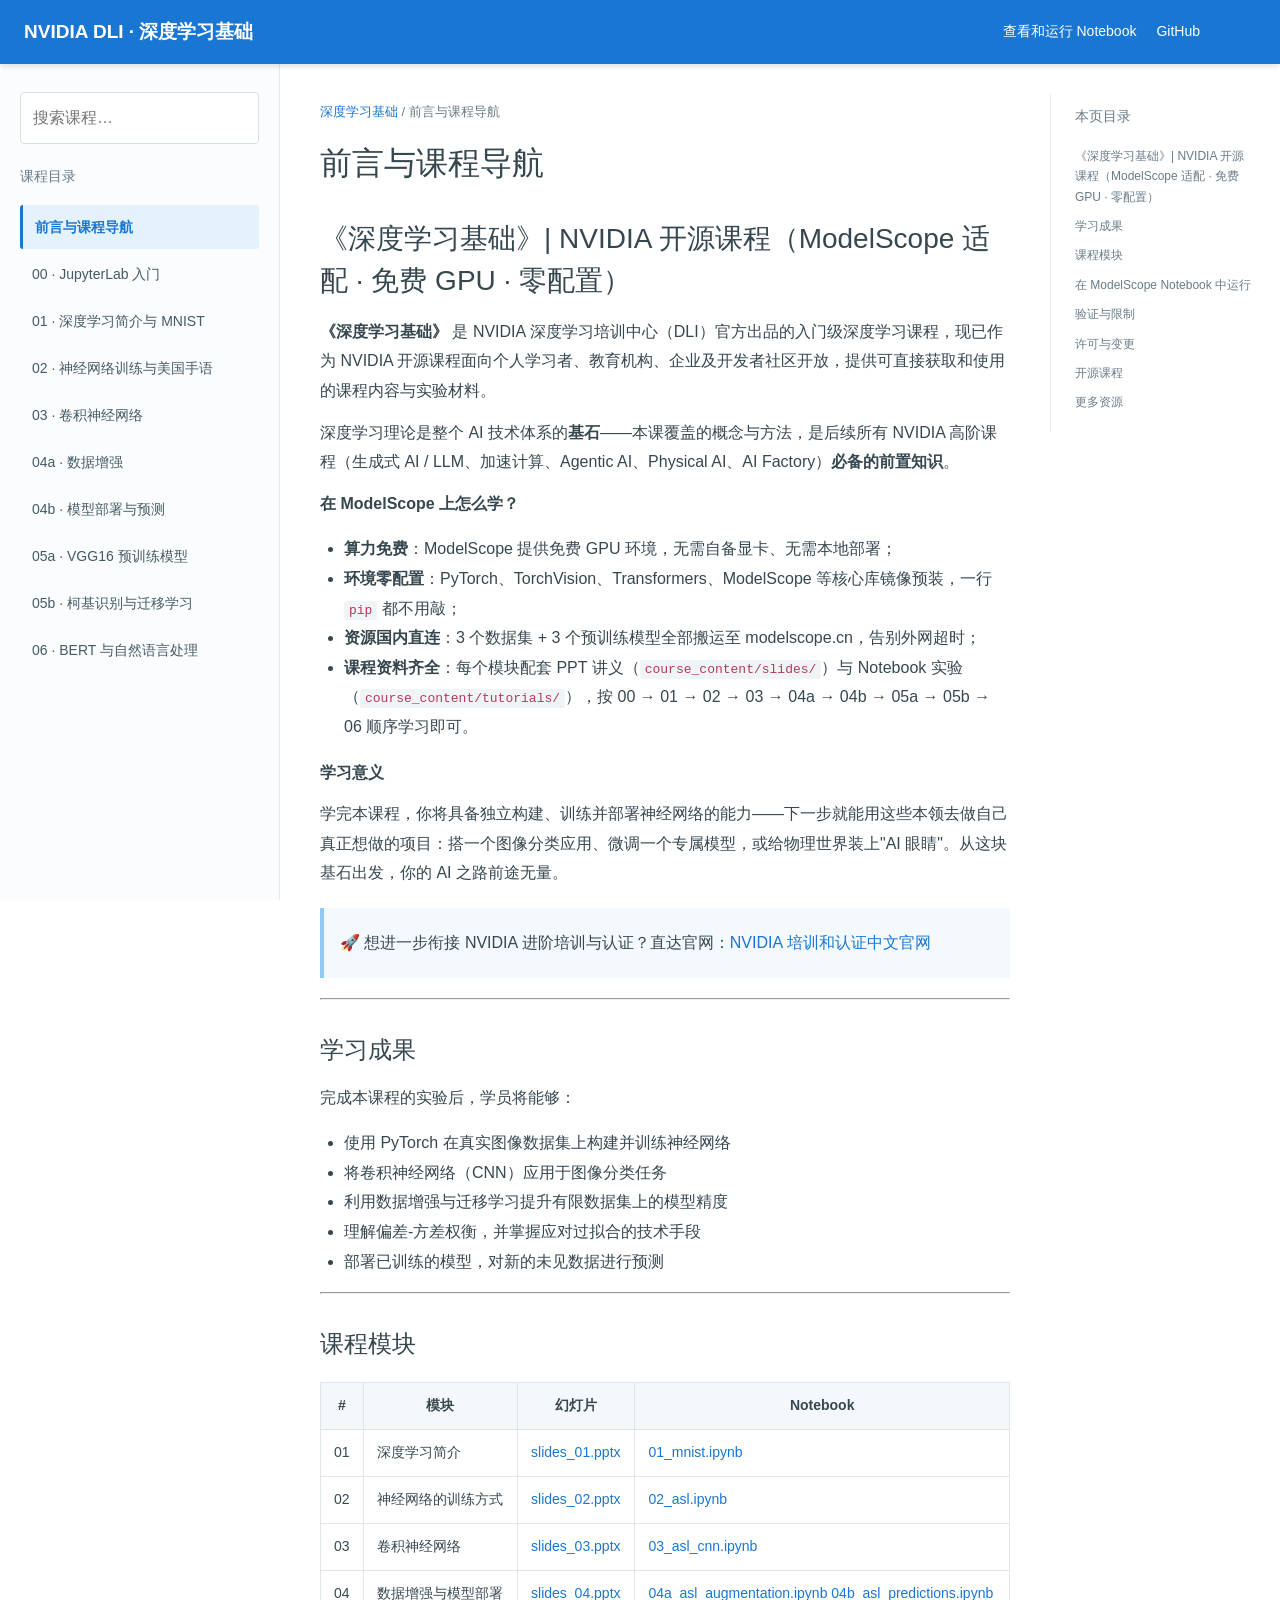
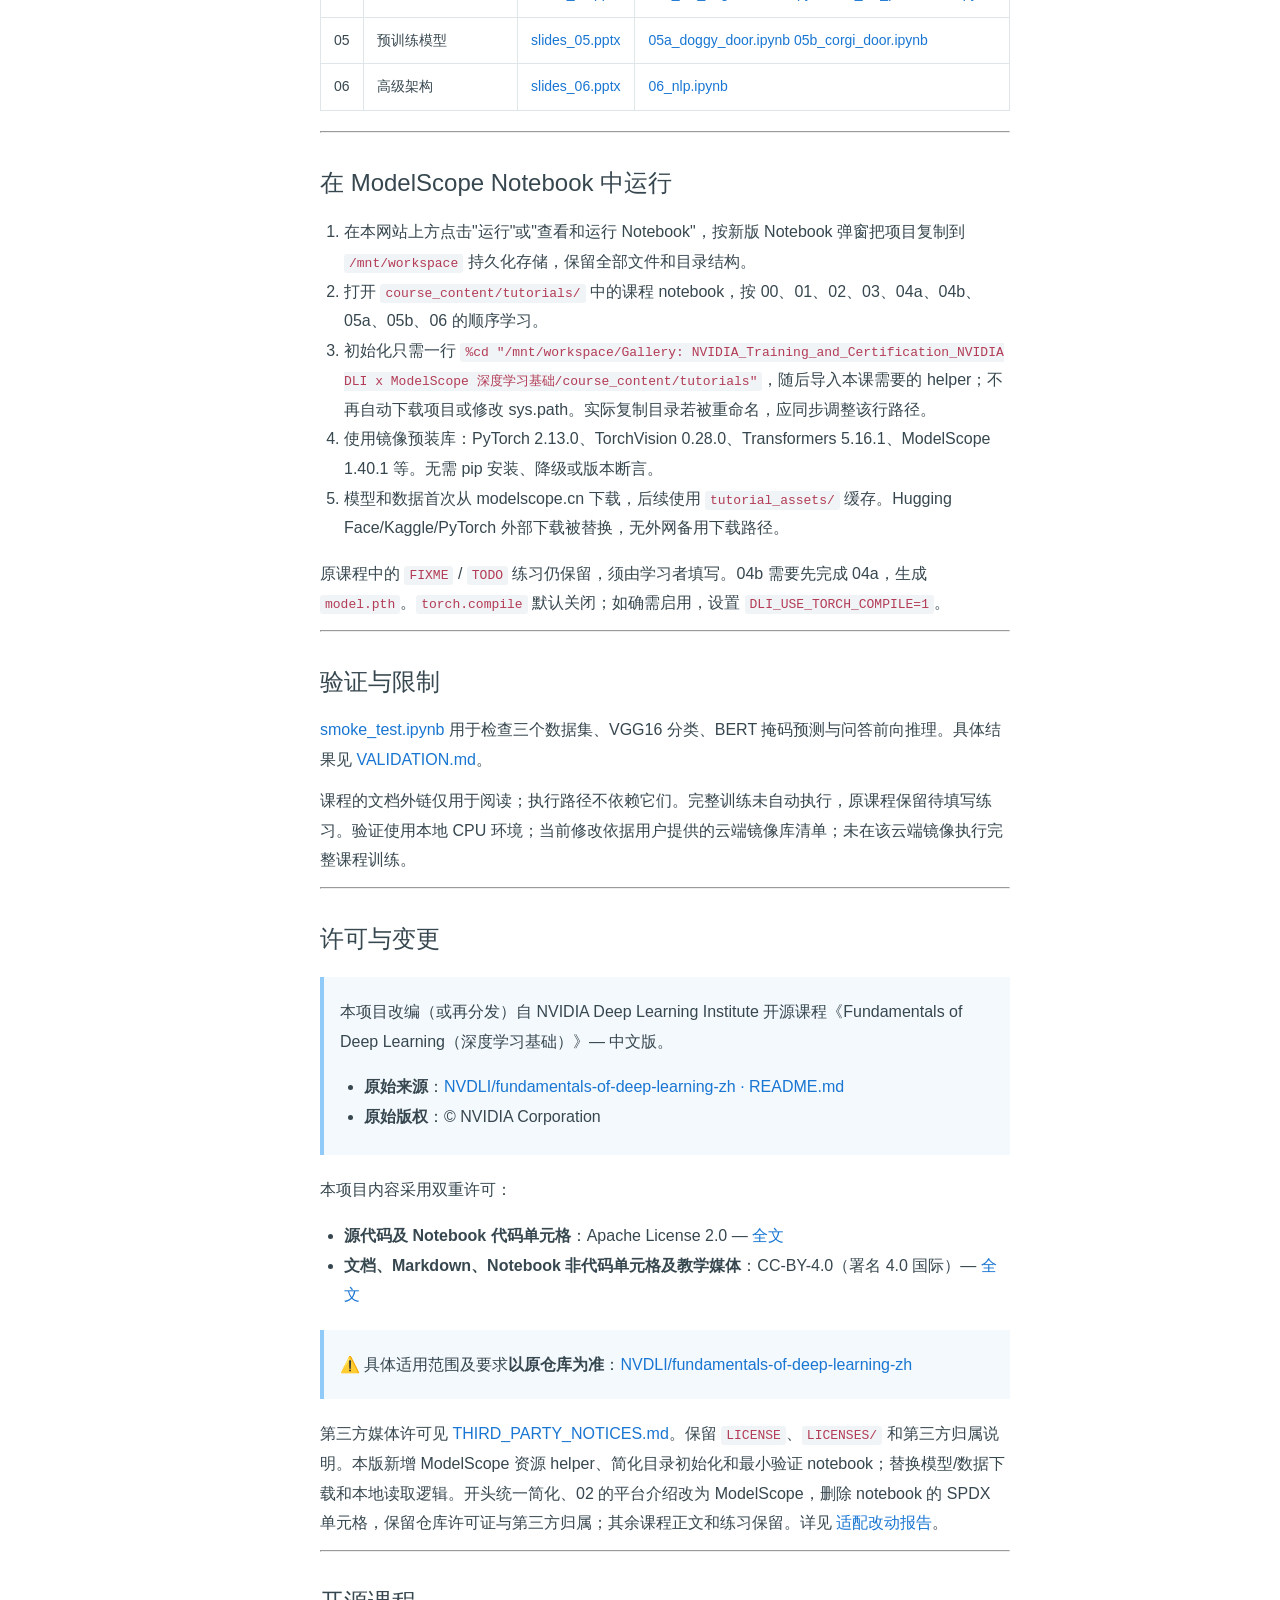
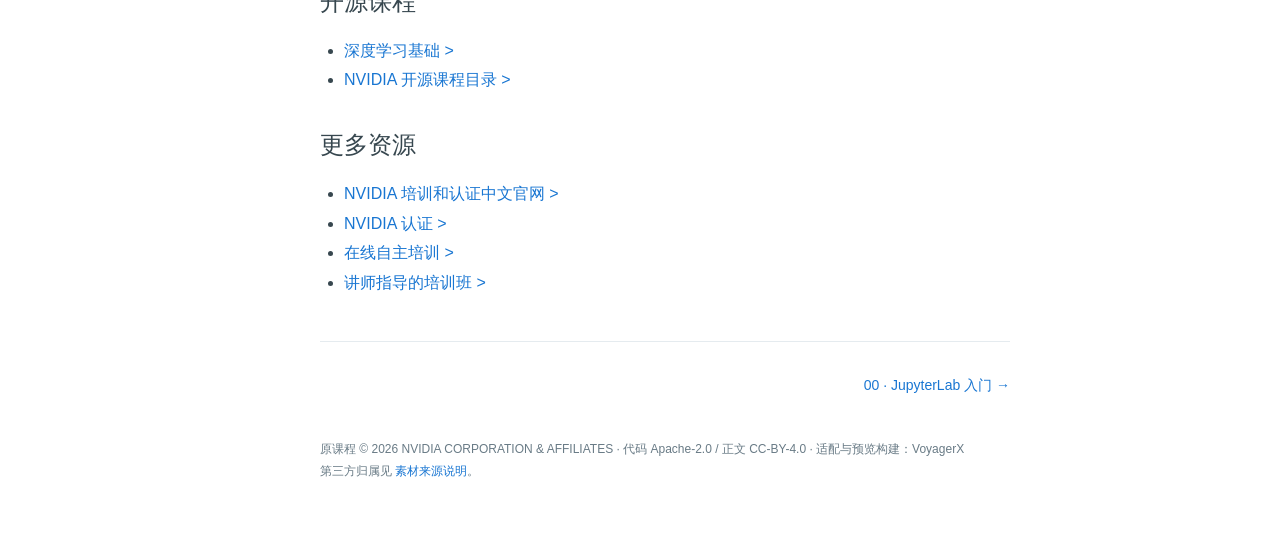
==== course_content/html/index.html @ 27631f51 "Update notebook working directory to the current Gallery project name" ====
<!DOCTYPE html>

<html lang="zh-CN"><head><meta charset="utf-8"/><meta content="width=device-width,initial-scale=1" name="viewport"/><title>前言与课程导航 — NVIDIA DLI at ModelScope Notebook</title><link href="_static/style.css?v=dac861f0ec91" rel="stylesheet"/>
<script>window.MathJax={tex:{inlineMath:[['$','$'],['\\(','\\)']],displayMath:[['$$','$$'],['\\[','\\]']] },options:{enableMenu:false},svg:{fontCache:'global'}};</script><script defer="" src="_static/mathjax.js"></script></head>
<body><header class="topbar"><button aria-expanded="false" aria-label="打开课程目录" class="menu">☰</button><a class="brand" href="index.html" rel="noopener noreferrer" target="_blank">NVIDIA DLI · 深度学习基础</a><nav aria-label="相关链接" class="toplinks"><a href="https://modelscope.cn/gallery/NVIDIA_Training_and_Certification/nvidia-dli-deep-learning-zh-modelscope/files/index.ipynb" rel="noopener noreferrer" target="_blank">查看和运行 Notebook</a><a href="https://github.com/VoyagerXvoyagerx/nvidia-dli-deep-learning-zh-modelscope" rel="noopener noreferrer" target="_blank">GitHub</a></nav></header>
<aside aria-label="课程目录" class="sidebar"><input aria-label="搜索课程" class="search" placeholder="搜索课程…" type="search"/><h2>课程目录</h2><ul class="chapters"><li><a aria-current="page" class="active" href="index.html" rel="noopener noreferrer" target="_blank">前言与课程导航</a></li><li><a class="" href="00_jupyterlab.html" rel="noopener noreferrer" target="_blank">00 · JupyterLab 入门</a></li><li><a class="" href="01_mnist.html" rel="noopener noreferrer" target="_blank">01 · 深度学习简介与 MNIST</a></li><li><a class="" href="02_asl.html" rel="noopener noreferrer" target="_blank">02 · 神经网络训练与美国手语</a></li><li><a class="" href="03_asl_cnn.html" rel="noopener noreferrer" target="_blank">03 · 卷积神经网络</a></li><li><a class="" href="04a_asl_augmentation.html" rel="noopener noreferrer" target="_blank">04a · 数据增强</a></li><li><a class="" href="04b_asl_predictions.html" rel="noopener noreferrer" target="_blank">04b · 模型部署与预测</a></li><li><a class="" href="05a_doggy_door.html" rel="noopener noreferrer" target="_blank">05a · VGG16 预训练模型</a></li><li><a class="" href="05b_corgi_door.html" rel="noopener noreferrer" target="_blank">05b · 柯基识别与迁移学习</a></li><li><a class="" href="06_nlp.html" rel="noopener noreferrer" target="_blank">06 · BERT 与自然语言处理</a></li></ul><p class="empty-search">没有匹配的课程</p></aside>
<main><div class="breadcrumb"><a href="index.html" rel="noopener noreferrer" target="_blank">深度学习基础</a> / 前言与课程导航</div><h1 class="page-title">前言与课程导航</h1><article class="notebook"><div class="cell border-box-sizing text_cell rendered" id="cell-id=940f189b"><div class="inner_cell">
<div class="text_cell_render border-box-sizing rendered_html">
<h1 id="%E3%80%8A%E6%B7%B1%E5%BA%A6%E5%AD%A6%E4%B9%A0%E5%9F%BA%E7%A1%80%E3%80%8B%7C-NVIDIA-%E5%BC%80%E6%BA%90%E8%AF%BE%E7%A8%8B%EF%BC%88ModelScope-%E9%80%82%E9%85%8D-%C2%B7-%E5%85%8D%E8%B4%B9-GPU-%C2%B7-%E9%9B%B6%E9%85%8D%E7%BD%AE%EF%BC%89">《深度学习基础》| NVIDIA 开源课程（ModelScope 适配 · 免费 GPU · 零配置）<a class="anchor-link" href="#%E3%80%8A%E6%B7%B1%E5%BA%A6%E5%AD%A6%E4%B9%A0%E5%9F%BA%E7%A1%80%E3%80%8B%7C-NVIDIA-%E5%BC%80%E6%BA%90%E8%AF%BE%E7%A8%8B%EF%BC%88ModelScope-%E9%80%82%E9%85%8D-%C2%B7-%E5%85%8D%E8%B4%B9-GPU-%C2%B7-%E9%9B%B6%E9%85%8D%E7%BD%AE%EF%BC%89">¶</a></h1><p><strong>《深度学习基础》</strong> 是 NVIDIA 深度学习培训中心（DLI）官方出品的入门级深度学习课程，现已作为 NVIDIA 开源课程面向个人学习者、教育机构、企业及开发者社区开放，提供可直接获取和使用的课程内容与实验材料。</p>
<p>深度学习理论是整个 AI 技术体系的<strong>基石</strong>——本课覆盖的概念与方法，是后续所有 NVIDIA 高阶课程（生成式 AI / LLM、加速计算、Agentic AI、Physical AI、AI Factory）<strong>必备的前置知识</strong>。</p>
<p><strong>在 ModelScope 上怎么学？</strong></p>
<ul>
<li><strong>算力免费</strong>：ModelScope 提供免费 GPU 环境，无需自备显卡、无需本地部署；</li>
<li><strong>环境零配置</strong>：PyTorch、TorchVision、Transformers、ModelScope 等核心库镜像预装，一行 <code>pip</code> 都不用敲；</li>
<li><strong>资源国内直连</strong>：3 个数据集 + 3 个预训练模型全部搬运至 modelscope.cn，告别外网超时；</li>
<li><strong>课程资料齐全</strong>：每个模块配套 PPT 讲义（<code>course_content/slides/</code>）与 Notebook 实验（<code>course_content/tutorials/</code>），按 00 → 01 → 02 → 03 → 04a → 04b → 05a → 05b → 06 顺序学习即可。</li>
</ul>
<p><strong>学习意义</strong></p>
<p>学完本课程，你将具备独立构建、训练并部署神经网络的能力——下一步就能用这些本领去做自己真正想做的项目：搭一个图像分类应用、微调一个专属模型，或给物理世界装上"AI 眼睛"。从这块基石出发，你的 AI 之路前途无量。</p>
<blockquote>
<p>🚀 想进一步衔接 NVIDIA 进阶培训与认证？直达官网：<a href="https://www.nvidia.cn/training/?ncid=bn-prom-596593-modelscope" rel="noopener noreferrer" target="_blank">NVIDIA 培训和认证中文官网</a></p>
</blockquote>
<hr/>
<h2 id="%E5%AD%A6%E4%B9%A0%E6%88%90%E6%9E%9C">学习成果<a class="anchor-link" href="#%E5%AD%A6%E4%B9%A0%E6%88%90%E6%9E%9C">¶</a></h2><p>完成本课程的实验后，学员将能够：</p>
<ul>
<li>使用 PyTorch 在真实图像数据集上构建并训练神经网络</li>
<li>将卷积神经网络（CNN）应用于图像分类任务</li>
<li>利用数据增强与迁移学习提升有限数据集上的模型精度</li>
<li>理解偏差-方差权衡，并掌握应对过拟合的技术手段</li>
<li>部署已训练的模型，对新的未见数据进行预测</li>
</ul>
<hr/>
<h2 id="%E8%AF%BE%E7%A8%8B%E6%A8%A1%E5%9D%97">课程模块<a class="anchor-link" href="#%E8%AF%BE%E7%A8%8B%E6%A8%A1%E5%9D%97">¶</a></h2><table>
<thead>
<tr>
<th>#</th>
<th>模块</th>
<th>幻灯片</th>
<th>Notebook</th>
</tr>
</thead>
<tbody>
<tr>
<td>01</td>
<td>深度学习简介</td>
<td><a href="https://github.com/VoyagerXvoyagerx/nvidia-dli-deep-learning-zh-modelscope/raw/refs/heads/main/course_content/slides/part1.pptx" rel="noopener noreferrer" target="_blank">slides_01.pptx</a></td>
<td><a href="https://modelscope.cn/gallery/NVIDIA_Training_and_Certification/nvidia-dli-deep-learning-zh-modelscope/files/course_content/tutorials/01_mnist.ipynb" rel="noopener noreferrer" target="_blank">01_mnist.ipynb</a></td>
</tr>
<tr>
<td>02</td>
<td>神经网络的训练方式</td>
<td><a href="https://github.com/VoyagerXvoyagerx/nvidia-dli-deep-learning-zh-modelscope/raw/refs/heads/main/course_content/slides/part2.pptx" rel="noopener noreferrer" target="_blank">slides_02.pptx</a></td>
<td><a href="https://modelscope.cn/gallery/NVIDIA_Training_and_Certification/nvidia-dli-deep-learning-zh-modelscope/files/course_content/tutorials/02_asl.ipynb" rel="noopener noreferrer" target="_blank">02_asl.ipynb</a></td>
</tr>
<tr>
<td>03</td>
<td>卷积神经网络</td>
<td><a href="https://github.com/VoyagerXvoyagerx/nvidia-dli-deep-learning-zh-modelscope/raw/refs/heads/main/course_content/slides/part3.pptx" rel="noopener noreferrer" target="_blank">slides_03.pptx</a></td>
<td><a href="https://modelscope.cn/gallery/NVIDIA_Training_and_Certification/nvidia-dli-deep-learning-zh-modelscope/files/course_content/tutorials/03_asl_cnn.ipynb" rel="noopener noreferrer" target="_blank">03_asl_cnn.ipynb</a></td>
</tr>
<tr>
<td>04</td>
<td>数据增强与模型部署</td>
<td><a href="https://github.com/VoyagerXvoyagerx/nvidia-dli-deep-learning-zh-modelscope/raw/refs/heads/main/course_content/slides/part4.pptx" rel="noopener noreferrer" target="_blank">slides_04.pptx</a></td>
<td><a href="https://modelscope.cn/gallery/NVIDIA_Training_and_Certification/nvidia-dli-deep-learning-zh-modelscope/files/course_content/tutorials/04a_asl_augmentation.ipynb" rel="noopener noreferrer" target="_blank">04a_asl_augmentation.ipynb</a> <a href="https://modelscope.cn/gallery/NVIDIA_Training_and_Certification/nvidia-dli-deep-learning-zh-modelscope/files/course_content/tutorials/04b_asl_predictions.ipynb" rel="noopener noreferrer" target="_blank">04b_asl_predictions.ipynb</a></td>
</tr>
<tr>
<td>05</td>
<td>预训练模型</td>
<td><a href="https://github.com/VoyagerXvoyagerx/nvidia-dli-deep-learning-zh-modelscope/raw/refs/heads/main/course_content/slides/part5.pptx" rel="noopener noreferrer" target="_blank">slides_05.pptx</a></td>
<td><a href="https://modelscope.cn/gallery/NVIDIA_Training_and_Certification/nvidia-dli-deep-learning-zh-modelscope/files/course_content/tutorials/05a_doggy_door.ipynb" rel="noopener noreferrer" target="_blank">05a_doggy_door.ipynb</a> <a href="https://modelscope.cn/gallery/NVIDIA_Training_and_Certification/nvidia-dli-deep-learning-zh-modelscope/files/course_content/tutorials/05b_corgi_door.ipynb" rel="noopener noreferrer" target="_blank">05b_corgi_door.ipynb</a></td>
</tr>
<tr>
<td>06</td>
<td>高级架构</td>
<td><a href="https://github.com/VoyagerXvoyagerx/nvidia-dli-deep-learning-zh-modelscope/raw/refs/heads/main/course_content/slides/part6.pptx" rel="noopener noreferrer" target="_blank">slides_06.pptx</a></td>
<td><a href="https://modelscope.cn/gallery/NVIDIA_Training_and_Certification/nvidia-dli-deep-learning-zh-modelscope/files/course_content/tutorials/06_nlp.ipynb" rel="noopener noreferrer" target="_blank">06_nlp.ipynb</a></td>
</tr>
</tbody>
</table>
<hr/>
<h2 id="%E5%9C%A8-ModelScope-Notebook-%E4%B8%AD%E8%BF%90%E8%A1%8C">在 ModelScope Notebook 中运行<a class="anchor-link" href="#%E5%9C%A8-ModelScope-Notebook-%E4%B8%AD%E8%BF%90%E8%A1%8C">¶</a></h2><ol>
<li>在本网站上方点击"运行"或"查看和运行 Notebook"，按新版 Notebook 弹窗把项目复制到 <code>/mnt/workspace</code> 持久化存储，保留全部文件和目录结构。</li>
<li>打开 <code>course_content/tutorials/</code> 中的课程 notebook，按 00、01、02、03、04a、04b、05a、05b、06 的顺序学习。</li>
<li>初始化只需一行 <code>%cd "/mnt/workspace/Gallery: NVIDIA_Training_and_Certification_NVIDIA DLI x ModelScope 深度学习基础/course_content/tutorials"</code>，随后导入本课需要的 helper；不再自动下载项目或修改 sys.path。实际复制目录若被重命名，应同步调整该行路径。</li>
<li>使用镜像预装库：PyTorch 2.13.0、TorchVision 0.28.0、Transformers 5.16.1、ModelScope 1.40.1 等。无需 pip 安装、降级或版本断言。</li>
<li>模型和数据首次从 modelscope.cn 下载，后续使用 <code>tutorial_assets/</code> 缓存。Hugging Face/Kaggle/PyTorch 外部下载被替换，无外网备用下载路径。</li>
</ol>
<p>原课程中的 <code>FIXME</code> / <code>TODO</code> 练习仍保留，须由学习者填写。04b 需要先完成 04a，生成 <code>model.pth</code>。<code>torch.compile</code> 默认关闭；如确需启用，设置 <code>DLI_USE_TORCH_COMPILE=1</code>。</p>
<hr/>
<h2 id="%E9%AA%8C%E8%AF%81%E4%B8%8E%E9%99%90%E5%88%B6">验证与限制<a class="anchor-link" href="#%E9%AA%8C%E8%AF%81%E4%B8%8E%E9%99%90%E5%88%B6">¶</a></h2><p><a href="https://github.com/VoyagerXvoyagerx/nvidia-dli-deep-learning-zh-modelscope/blob/main/smoke_test.ipynb" rel="noopener noreferrer" target="_blank">smoke_test.ipynb</a> 用于检查三个数据集、VGG16 分类、BERT 掩码预测与问答前向推理。具体结果见 <a href="https://github.com/VoyagerXvoyagerx/nvidia-dli-deep-learning-zh-modelscope/blob/main/VALIDATION.md" rel="noopener noreferrer" target="_blank">VALIDATION.md</a>。</p>
<p>课程的文档外链仅用于阅读；执行路径不依赖它们。完整训练未自动执行，原课程保留待填写练习。验证使用本地 CPU 环境；当前修改依据用户提供的云端镜像库清单；未在该云端镜像执行完整课程训练。</p>
<hr/>
<h2 id="%E8%AE%B8%E5%8F%AF%E4%B8%8E%E5%8F%98%E6%9B%B4">许可与变更<a class="anchor-link" href="#%E8%AE%B8%E5%8F%AF%E4%B8%8E%E5%8F%98%E6%9B%B4">¶</a></h2><blockquote>
<p>本项目改编（或再分发）自 NVIDIA Deep Learning Institute 开源课程《Fundamentals of Deep Learning（深度学习基础）》— 中文版。</p>
<ul>
<li><strong>原始来源</strong>：<a href="https://github.com/NVDLI/fundamentals-of-deep-learning-zh/blob/main/README.md?ncid=bn-prom-622541-modelscope" rel="noopener noreferrer" target="_blank">NVDLI/fundamentals-of-deep-learning-zh · README.md</a></li>
<li><strong>原始版权</strong>：© NVIDIA Corporation</li>
</ul>
</blockquote>
<p>本项目内容采用双重许可：</p>
<ul>
<li><strong>源代码及 Notebook 代码单元格</strong>：Apache License 2.0 — <a href="https://www.apache.org/licenses/LICENSE-2.0" rel="noopener noreferrer" target="_blank">全文</a></li>
<li><strong>文档、Markdown、Notebook 非代码单元格及教学媒体</strong>：CC-BY-4.0（署名 4.0 国际）— <a href="https://creativecommons.org/licenses/by/4.0/" rel="noopener noreferrer" target="_blank">全文</a></li>
</ul>
<blockquote>
<p>⚠️ 具体适用范围及要求<strong>以原仓库为准</strong>：<a href="https://github.com/NVDLI/fundamentals-of-deep-learning-zh/blob/main/README.md?ncid=bn-prom-622541-modelscope" rel="noopener noreferrer" target="_blank">NVDLI/fundamentals-of-deep-learning-zh</a></p>
</blockquote>
<p>第三方媒体许可见 <a href="https://github.com/VoyagerXvoyagerx/nvidia-dli-deep-learning-zh-modelscope/blob/main/THIRD_PARTY_NOTICES.md" rel="noopener noreferrer" target="_blank">THIRD_PARTY_NOTICES.md</a>。保留 <code>LICENSE</code>、<code>LICENSES/</code> 和第三方归属说明。本版新增 ModelScope 资源 helper、简化目录初始化和最小验证 notebook；替换模型/数据下载和本地读取逻辑。开头统一简化、02 的平台介绍改为 ModelScope，删除 notebook 的 SPDX 单元格，保留仓库许可证与第三方归属；其余课程正文和练习保留。详见 <a href="https://github.com/VoyagerXvoyagerx/nvidia-dli-deep-learning-zh-modelscope/blob/main/ADAPTATION_REPORT.md" rel="noopener noreferrer" target="_blank">适配改动报告</a>。</p>
<hr/>
<h2 id="%E5%BC%80%E6%BA%90%E8%AF%BE%E7%A8%8B">开源课程<a class="anchor-link" href="#%E5%BC%80%E6%BA%90%E8%AF%BE%E7%A8%8B">¶</a></h2><ul>
<li><a href="https://github.com/NVDLI/fundamentals-of-deep-learning-zh?ncid=bn-prom-622541-modelscope" rel="noopener noreferrer" target="_blank">深度学习基础 &gt;</a></li>
<li><a href="https://www.nvidia.cn/training/open-source/?ncid=bn-prom-460536-modelscope" rel="noopener noreferrer" target="_blank">NVIDIA 开源课程目录 &gt;</a></li>
</ul>
<h2 id="%E6%9B%B4%E5%A4%9A%E8%B5%84%E6%BA%90">更多资源<a class="anchor-link" href="#%E6%9B%B4%E5%A4%9A%E8%B5%84%E6%BA%90">¶</a></h2><ul>
<li><a href="https://www.nvidia.cn/training/?ncid=bn-prom-596593-modelscope" rel="noopener noreferrer" target="_blank">NVIDIA 培训和认证中文官网 &gt;</a></li>
<li><a href="https://www.nvidia.cn/training/certification/?ncid=bn-prom-860160-modelscope" rel="noopener noreferrer" target="_blank">NVIDIA 认证 &gt;</a></li>
<li><a href="https://www.nvidia.cn/training/self-paced-courses/?ncid=bn-prom-508293-modelscope" rel="noopener noreferrer" target="_blank">在线自主培训 &gt;</a></li>
<li><a href="https://www.nvidia.cn/training/instructor-led-workshops/?ncid=bn-prom-315129-modelscope" rel="noopener noreferrer" target="_blank">讲师指导的培训班 &gt;</a></li>
</ul>
</div>
</div>
</div>
</article><nav aria-label="上一课与下一课" class="pager"><span></span><a href="00_jupyterlab.html" rel="next noopener noreferrer" target="_blank">00 · JupyterLab 入门 →</a></nav><footer class="footer">原课程 © 2026 NVIDIA CORPORATION &amp; AFFILIATES · 代码 Apache-2.0 / 正文 CC-BY-4.0 · 适配与预览构建：VoyagerX<br/>第三方归属见 <a href="https://github.com/VoyagerXvoyagerx/nvidia-dli-deep-learning-zh-modelscope/blob/main/THIRD_PARTY_NOTICES.md" rel="noopener noreferrer" target="_blank">素材来源说明</a>。</footer></main><aside aria-label="本页目录" class="toc"><h2>本页目录</h2><a class="depth-1" href="#%E3%80%8A%E6%B7%B1%E5%BA%A6%E5%AD%A6%E4%B9%A0%E5%9F%BA%E7%A1%80%E3%80%8B%7C-NVIDIA-%E5%BC%80%E6%BA%90%E8%AF%BE%E7%A8%8B%EF%BC%88ModelScope-%E9%80%82%E9%85%8D-%C2%B7-%E5%85%8D%E8%B4%B9-GPU-%C2%B7-%E9%9B%B6%E9%85%8D%E7%BD%AE%EF%BC%89">《深度学习基础》| NVIDIA 开源课程（ModelScope 适配 · 免费 GPU · 零配置）</a><a class="depth-2" href="#%E5%AD%A6%E4%B9%A0%E6%88%90%E6%9E%9C">学习成果</a><a class="depth-2" href="#%E8%AF%BE%E7%A8%8B%E6%A8%A1%E5%9D%97">课程模块</a><a class="depth-2" href="#%E5%9C%A8-ModelScope-Notebook-%E4%B8%AD%E8%BF%90%E8%A1%8C">在 ModelScope Notebook 中运行</a><a class="depth-2" href="#%E9%AA%8C%E8%AF%81%E4%B8%8E%E9%99%90%E5%88%B6">验证与限制</a><a class="depth-2" href="#%E8%AE%B8%E5%8F%AF%E4%B8%8E%E5%8F%98%E6%9B%B4">许可与变更</a><a class="depth-2" href="#%E5%BC%80%E6%BA%90%E8%AF%BE%E7%A8%8B">开源课程</a><a class="depth-2" href="#%E6%9B%B4%E5%A4%9A%E8%B5%84%E6%BA%90">更多资源</a></aside><script>
(()=>{
 const sidebar=document.querySelector('.sidebar'),menu=document.querySelector('.menu');
 const mobile=matchMedia('(max-width:1024px)');
 sidebar.id='course-navigation';menu.setAttribute('aria-controls',sidebar.id);
 const heading=document.createElement('div');heading.className='drawer-head';
 const headingText=document.createElement('strong');headingText.textContent='课程目录';
 const close=document.createElement('button');close.type='button';close.className='menu-close';close.setAttribute('aria-label','关闭课程目录');close.textContent='×';heading.append(headingText,close);sidebar.prepend(heading);
 const actions=document.createElement('nav');actions.className='drawer-actions';actions.setAttribute('aria-label','Notebook 与源码');
 document.querySelectorAll('.toplinks a').forEach(link=>actions.append(link.cloneNode(true)));sidebar.append(actions);
 const backdrop=document.createElement('button');backdrop.type='button';backdrop.className='nav-backdrop';backdrop.hidden=true;backdrop.tabIndex=-1;backdrop.setAttribute('aria-label','关闭课程目录遮罩');document.body.append(backdrop);
 let previousFocus;
 function setOpen(open,restore=true){
  open=!!open&&mobile.matches;
  if(open)previousFocus=document.activeElement;
  sidebar.classList.toggle('open',open);document.body.classList.toggle('nav-open',open);menu.setAttribute('aria-expanded',String(open));menu.setAttribute('aria-label',open?'关闭课程目录':'打开课程目录');backdrop.hidden=!open;
  sidebar.inert=mobile.matches&&!open;sidebar.setAttribute('aria-hidden',String(mobile.matches&&!open));
  if(open){sidebar.setAttribute('role','dialog');sidebar.setAttribute('aria-modal','true');close.focus()}
  else{sidebar.removeAttribute('role');sidebar.removeAttribute('aria-modal');if(restore&&previousFocus?.isConnected)previousFocus.focus()}
 }
 menu.addEventListener('click',()=>setOpen(!sidebar.classList.contains('open')));close.addEventListener('click',()=>setOpen(false));backdrop.addEventListener('click',()=>setOpen(false));
 sidebar.addEventListener('click',e=>{if(e.target.closest('a'))setOpen(false,false)});
 document.addEventListener('keydown',e=>{
  if(!sidebar.classList.contains('open'))return;
  if(e.key==='Escape'){e.preventDefault();setOpen(false)}
  if(e.key==='Tab'){
   const targets=[...sidebar.querySelectorAll('a[href],button,input')].filter(el=>el.getClientRects().length&&!el.disabled);const first=targets[0],last=targets.at(-1);
   if(e.shiftKey&&document.activeElement===first){e.preventDefault();last.focus()}else if(!e.shiftKey&&document.activeElement===last){e.preventDefault();first.focus()}
  }
 });
 mobile.addEventListener('change',()=>setOpen(false,false));setOpen(false,false);
 document.querySelector('.search').addEventListener('input',e=>{
  const q=e.target.value.toLocaleLowerCase();let n=0;
  document.querySelectorAll('.chapters li').forEach(li=>{const ok=li.textContent.toLocaleLowerCase().includes(q);li.hidden=!ok;n+=ok});document.querySelector('.empty-search').style.display=n?'none':'block';
 });
 document.querySelectorAll('.notebook table').forEach(table=>{
  if(table.parentElement.classList.contains('table-scroll'))return;
  const wrapper=document.createElement('div');wrapper.className='table-scroll';wrapper.tabIndex=0;wrapper.setAttribute('role','region');wrapper.setAttribute('aria-label','表格，可左右滚动');table.before(wrapper);wrapper.append(table);
 });
 document.querySelectorAll('.notebook pre').forEach(pre=>{
  pre.classList.add('code-scroll');pre.tabIndex=0;pre.setAttribute('role','region');pre.setAttribute('aria-label','代码或输出内容，可左右滚动');
  const block=pre.closest('.highlight');
  if(block){
   const copy=document.createElement('button');copy.type='button';copy.className='copy';copy.textContent='复制';copy.setAttribute('aria-label','复制代码');copy.addEventListener('click',async()=>{
    try{await navigator.clipboard.writeText(pre.innerText)}catch(e){const t=document.createElement('textarea');t.value=pre.innerText;document.body.append(t);t.select();document.execCommand('copy');t.remove()}
    copy.textContent='已复制';setTimeout(()=>copy.textContent='复制',1200);
   });block.append(copy);
  }
 });
})();
</script></body></html>
---- course_content/html/_static/style.css ----
:root{--blue:#1976d2;--ink:#37474f;--muted:#697b86;--line:#e5ebef;--header-height:64px}
*{box-sizing:border-box}html{width:100%;scroll-behavior:smooth;scroll-padding-top:82px}body{width:100%;min-width:0;margin:0;color:var(--ink);background:#fff;font:16px/1.85 -apple-system,BlinkMacSystemFont,"Segoe UI","Noto Sans SC","Microsoft YaHei",sans-serif}
a{color:var(--blue);text-decoration:none}a:hover{text-decoration:underline}button,input{font:inherit}button:focus-visible,a:focus-visible,input:focus-visible,pre:focus-visible{outline:3px solid #ffb300;outline-offset:2px}
.topbar{height:var(--header-height);position:fixed;inset:0 0 auto;background:var(--blue);color:#fff;display:flex;align-items:center;gap:24px;padding:0 24px;z-index:20;box-shadow:0 2px 6px #0002;min-width:0}
.brand{font-size:19px;font-weight:600;color:#fff;min-width:0}.toplinks{margin-left:auto;margin-right:56px;display:flex;align-items:center;gap:20px;flex-shrink:0}.toplinks a{color:#fff;font-size:14px;min-height:44px;display:flex;align-items:center}.menu{display:none;border:0;background:none;color:#fff;font-size:24px;cursor:pointer}
.sidebar{position:fixed;top:var(--header-height);bottom:0;left:0;width:280px;padding:28px 20px 40px;overflow-y:auto;overscroll-behavior-y:contain;border-right:1px solid var(--line);background:#fafcfd;z-index:15}
.sidebar h2,.toc h2{font-size:14px;margin:0 0 16px;color:var(--muted);font-weight:500}.search{width:100%;min-height:44px;padding:10px 12px;border:1px solid #d7e0e5;border-radius:4px;background:#fff;font-size:16px;margin-bottom:20px}
.chapters{list-style:none;padding:0;margin:0}.chapters li{margin:3px 0}.chapters a{display:flex;align-items:center;min-height:44px;padding:8px 12px;border-radius:3px;font-size:14px;color:#455a64;line-height:1.65;overflow-wrap:anywhere}.chapters a.active{background:#e3f2fd;color:var(--blue);font-weight:600;border-left:3px solid var(--blue)}
main{margin:var(--header-height) 230px 0 280px;padding:36px 40px 52px;max-width:1140px;min-width:0;min-height:calc(100vh - var(--header-height))}.breadcrumb{font-size:13px;color:var(--muted);margin-bottom:17px;overflow-wrap:anywhere}.page-title{font-size:32px;line-height:1.4;font-weight:500;margin:0 0 12px;overflow-wrap:anywhere}
.toc{position:fixed;right:0;top:94px;width:230px;padding:10px 24px;max-height:calc(100vh - 110px);overflow:auto;border-left:1px solid var(--line)}.toc a{display:block;font-size:12px;line-height:1.7;margin:9px 0;color:var(--muted)}.toc a.depth-3{padding-left:12px}
.notebook{width:100%;min-width:0;max-width:100%;overflow-wrap:anywhere}.notebook h1{font-size:28px}.notebook h2{font-size:24px}.notebook h3{font-size:20px}.notebook h4{font-size:17px}.notebook h1,.notebook h2,.notebook h3,.notebook h4{font-weight:500;line-height:1.5;margin:32px 0 15px;overflow-wrap:anywhere}
.notebook p{margin:12px 0}.notebook p,.notebook li,.notebook a{white-space:normal;overflow-wrap:anywhere;word-break:normal}.notebook img{display:inline-block;max-width:100%!important;height:auto!important}.notebook video,.notebook iframe{max-width:100%}
.cell,.inner_cell,.text_cell,.text_cell_render,.rendered_html,.input,.input_area,.output_wrapper,.output,.output_area,.output_subarea{min-width:0;max-width:100%;width:auto}.text_cell_render{padding:0}.input_area{width:100%}.cell{margin:20px 0}.prompt,.anchor-link{display:none}
.notebook blockquote{border-left:4px solid #90caf9;background:#f4f9fd;padding:8px 16px;margin:20px 0}.notebook ul,.notebook ol{padding-left:24px}.notebook table{border-collapse:collapse;font-size:14px;margin:0}.notebook th,.notebook td{border:1px solid #dfe6ea;padding:10px 13px;vertical-align:top}.notebook th{background:#f5f8fa}.table-scroll{width:100%;max-width:100%;min-width:0;overflow-x:auto;overscroll-behavior-x:contain;-webkit-overflow-scrolling:touch;margin:20px 0}.table-scroll table{width:max-content;min-width:100%;max-width:none}
code,pre{font:13px/1.65 ui-monospace,SFMono-Regular,Consolas,"Liberation Mono",monospace}p code,li code,td code{background:#f0f4f6;border-radius:3px;padding:2px 5px;color:#b33b56;white-space:normal;overflow-wrap:anywhere}
.highlight{position:relative;width:100%;max-width:100%;min-width:0;background:#f6f8fa!important;border:1px solid #e1e8ec;border-radius:6px;margin:16px 0;overflow:hidden}.highlight pre,.notebook pre.code-scroll{display:block;width:100%;max-width:100%;min-width:0;margin:0;padding:48px 14px 16px;overflow-x:auto;overflow-y:hidden;white-space:pre;word-break:normal;overflow-wrap:normal;tab-size:4;-webkit-overflow-scrolling:touch;overscroll-behavior-x:contain;touch-action:pan-x pan-y;scrollbar-width:auto;scrollbar-color:#8298a6 #e8eef2;background:transparent}
.output_area pre.code-scroll{padding:14px;background:#fbfcfd;border-left:3px solid #cfd8dc}.code-scroll code,.code-scroll span{white-space:pre;word-break:normal;overflow-wrap:normal}.code-scroll::-webkit-scrollbar,.table-scroll::-webkit-scrollbar{height:10px}.code-scroll::-webkit-scrollbar-track,.table-scroll::-webkit-scrollbar-track{background:#e8eef2}.code-scroll::-webkit-scrollbar-thumb,.table-scroll::-webkit-scrollbar-thumb{background:#8298a6;border-radius:6px}
.copy{position:absolute;right:6px;top:5px;border:1px solid #dce3e8;border-radius:4px;padding:4px 10px;min-width:44px;min-height:36px;background:#fff;font-size:12px;color:#455a64;cursor:pointer;z-index:1}
.MathJax{max-width:100%;overflow-x:auto;overflow-y:hidden}.MathJax[display="true"]{display:block}.MathJax svg{max-width:none}.pager{display:flex;justify-content:space-between;gap:20px;margin-top:44px;padding-top:22px;border-top:1px solid var(--line);font-size:14px}.pager a{min-height:44px;display:flex;align-items:center;overflow-wrap:anywhere;min-width:0}.footer{margin-top:30px;color:var(--muted);font-size:12px;overflow-wrap:anywhere}.empty-search{font-size:13px;color:var(--muted);display:none}
.drawer-head,.drawer-actions,.nav-backdrop{display:none}.nav-backdrop[hidden]{display:none!important}
@media(min-width:1800px){main{margin-left:calc(280px + (100vw - 1800px)/2)}}
@media(max-width:1200px){.toc{display:none}main{margin-right:0;padding:30px}}
@media(max-width:1024px){
 :root{--header-height:60px}html{scroll-padding-top:76px}.topbar{gap:10px;padding:0 64px 0 12px}.menu{display:flex;align-items:center;justify-content:center;flex:0 0 44px;width:44px;height:44px;padding:0}.brand{font-size:16px;white-space:nowrap;overflow:hidden;text-overflow:ellipsis;line-height:1.4}.toplinks{display:none}.toc{display:none}
 .sidebar{top:0;bottom:0;width:min(320px,calc(100vw - 48px));max-width:100%;padding:16px 16px 32px;z-index:50;transform:translateX(-105%);visibility:hidden;pointer-events:none;transition:transform .18s ease,visibility .18s;background:#fff;box-shadow:8px 0 30px #0003;height:100dvh;max-height:100dvh}
 .sidebar.open{display:block;transform:translateX(0);visibility:visible;pointer-events:auto}.drawer-head{display:flex;align-items:center;justify-content:space-between;gap:12px;margin-bottom:16px;font-size:18px}.menu-close{border:0;background:#eff4f8;color:#37474f;border-radius:4px;font-size:26px;width:44px;height:44px;cursor:pointer}.drawer-actions{display:flex;flex-direction:column;gap:4px;border-top:1px solid var(--line);margin-top:20px;padding-top:14px}.drawer-actions a{display:flex;align-items:center;min-height:44px;padding:8px 12px;font-size:14px}
 .nav-backdrop{display:block;position:fixed;inset:0;border:0;background:#0006;z-index:40;padding:0;cursor:pointer}.nav-open{overflow:hidden}.chapters a{min-height:44px}main{width:auto;min-width:0;margin:var(--header-height) 0 0;padding:24px 20px 40px;max-width:100%;min-height:calc(100dvh - var(--header-height))}.page-title{font-size:26px}.notebook h1{font-size:25px}.notebook h2{font-size:22px}.notebook h3{font-size:19px}.copy{min-height:44px}.highlight pre{padding-top:54px}.pager{flex-wrap:wrap}.table-scroll{max-width:100%}
}
@media(max-width:480px){main{padding:22px 16px 36px}.topbar{padding-right:60px}.brand{font-size:15px}.page-title{font-size:24px}.notebook h1{font-size:23px}.notebook h2{font-size:21px}.notebook blockquote{margin-left:0;margin-right:0;padding:8px 12px}}
@media(prefers-reduced-motion:reduce){html{scroll-behavior:auto}.sidebar{transition:none}}
pre { line-height: 125%; }
td.linenos .normal { color: inherit; background-color: transparent; padding-left: 5px; padding-right: 5px; }
span.linenos { color: inherit; background-color: transparent; padding-left: 5px; padding-right: 5px; }
td.linenos .special { color: #000000; background-color: #ffffc0; padding-left: 5px; padding-right: 5px; }
span.linenos.special { color: #000000; background-color: #ffffc0; padding-left: 5px; padding-right: 5px; }
.highlight .hll { background-color: #ffffcc }
.highlight { background: #f8f8f8; }
.highlight .c { color: #3D7B7B; font-style: italic } /* Comment */
.highlight .err { border: 1px solid #F00 } /* Error */
.highlight .k { color: #008000; font-weight: bold } /* Keyword */
.highlight .o { color: #666 } /* Operator */
.highlight .ch { color: #3D7B7B; font-style: italic } /* Comment.Hashbang */
.highlight .cm { color: #3D7B7B; font-style: italic } /* Comment.Multiline */
.highlight .cp { color: #9C6500 } /* Comment.Preproc */
.highlight .cpf { color: #3D7B7B; font-style: italic } /* Comment.PreprocFile */
.highlight .c1 { color: #3D7B7B; font-style: italic } /* Comment.Single */
.highlight .cs { color: #3D7B7B; font-style: italic } /* Comment.Special */
.highlight .gd { color: #A00000 } /* Generic.Deleted */
.highlight .ge { font-style: italic } /* Generic.Emph */
.highlight .ges { font-weight: bold; font-style: italic } /* Generic.EmphStrong */
.highlight .gr { color: #E40000 } /* Generic.Error */
.highlight .gh { color: #000080; font-weight: bold } /* Generic.Heading */
.highlight .gi { color: #008400 } /* Generic.Inserted */
.highlight .go { color: #717171 } /* Generic.Output */
.highlight .gp { color: #000080; font-weight: bold } /* Generic.Prompt */
.highlight .gs { font-weight: bold } /* Generic.Strong */
.highlight .gu { color: #800080; font-weight: bold } /* Generic.Subheading */
.highlight .gt { color: #04D } /* Generic.Traceback */
.highlight .kc { color: #008000; font-weight: bold } /* Keyword.Constant */
.highlight .kd { color: #008000; font-weight: bold } /* Keyword.Declaration */
.highlight .kn { color: #008000; font-weight: bold } /* Keyword.Namespace */
.highlight .kp { color: #008000 } /* Keyword.Pseudo */
.highlight .kr { color: #008000; font-weight: bold } /* Keyword.Reserved */
.highlight .kt { color: #B00040 } /* Keyword.Type */
.highlight .m { color: #666 } /* Literal.Number */
.highlight .s { color: #BA2121 } /* Literal.String */
.highlight .na { color: #687822 } /* Name.Attribute */
.highlight .nb { color: #008000 } /* Name.Builtin */
.highlight .nc { color: #00F; font-weight: bold } /* Name.Class */
.highlight .no { color: #800 } /* Name.Constant */
.highlight .nd { color: #A2F } /* Name.Decorator */
.highlight .ni { color: #717171; font-weight: bold } /* Name.Entity */
.highlight .ne { color: #CB3F38; font-weight: bold } /* Name.Exception */
.highlight .nf { color: #00F } /* Name.Function */
.highlight .nl { color: #767600 } /* Name.Label */
.highlight .nn { color: #00F; font-weight: bold } /* Name.Namespace */
.highlight .nt { color: #008000; font-weight: bold } /* Name.Tag */
.highlight .nv { color: #19177C } /* Name.Variable */
.highlight .ow { color: #A2F; font-weight: bold } /* Operator.Word */
.highlight .w { color: #BBB } /* Text.Whitespace */
.highlight .mb { color: #666 } /* Literal.Number.Bin */
.highlight .mf { color: #666 } /* Literal.Number.Float */
.highlight .mh { color: #666 } /* Literal.Number.Hex */
.highlight .mi { color: #666 } /* Literal.Number.Integer */
.highlight .mo { color: #666 } /* Literal.Number.Oct */
.highlight .sa { color: #BA2121 } /* Literal.String.Affix */
.highlight .sb { color: #BA2121 } /* Literal.String.Backtick */
.highlight .sc { color: #BA2121 } /* Literal.String.Char */
.highlight .dl { color: #BA2121 } /* Literal.String.Delimiter */
.highlight .sd { color: #BA2121; font-style: italic } /* Literal.String.Doc */
.highlight .s2 { color: #BA2121 } /* Literal.String.Double */
.highlight .se { color: #AA5D1F; font-weight: bold } /* Literal.String.Escape */
.highlight .sh { color: #BA2121 } /* Literal.String.Heredoc */
.highlight .si { color: #A45A77; font-weight: bold } /* Literal.String.Interpol */
.highlight .sx { color: #008000 } /* Literal.String.Other */
.highlight .sr { color: #A45A77 } /* Literal.String.Regex */
.highlight .s1 { color: #BA2121 } /* Literal.String.Single */
.highlight .ss { color: #19177C } /* Literal.String.Symbol */
.highlight .bp { color: #008000 } /* Name.Builtin.Pseudo */
.highlight .fm { color: #00F } /* Name.Function.Magic */
.highlight .vc { color: #19177C } /* Name.Variable.Class */
.highlight .vg { color: #19177C } /* Name.Variable.Global */
.highlight .vi { color: #19177C } /* Name.Variable.Instance */
.highlight .vm { color: #19177C } /* Name.Variable.Magic */
.highlight .il { color: #666 } /* Literal.Number.Integer.Long */
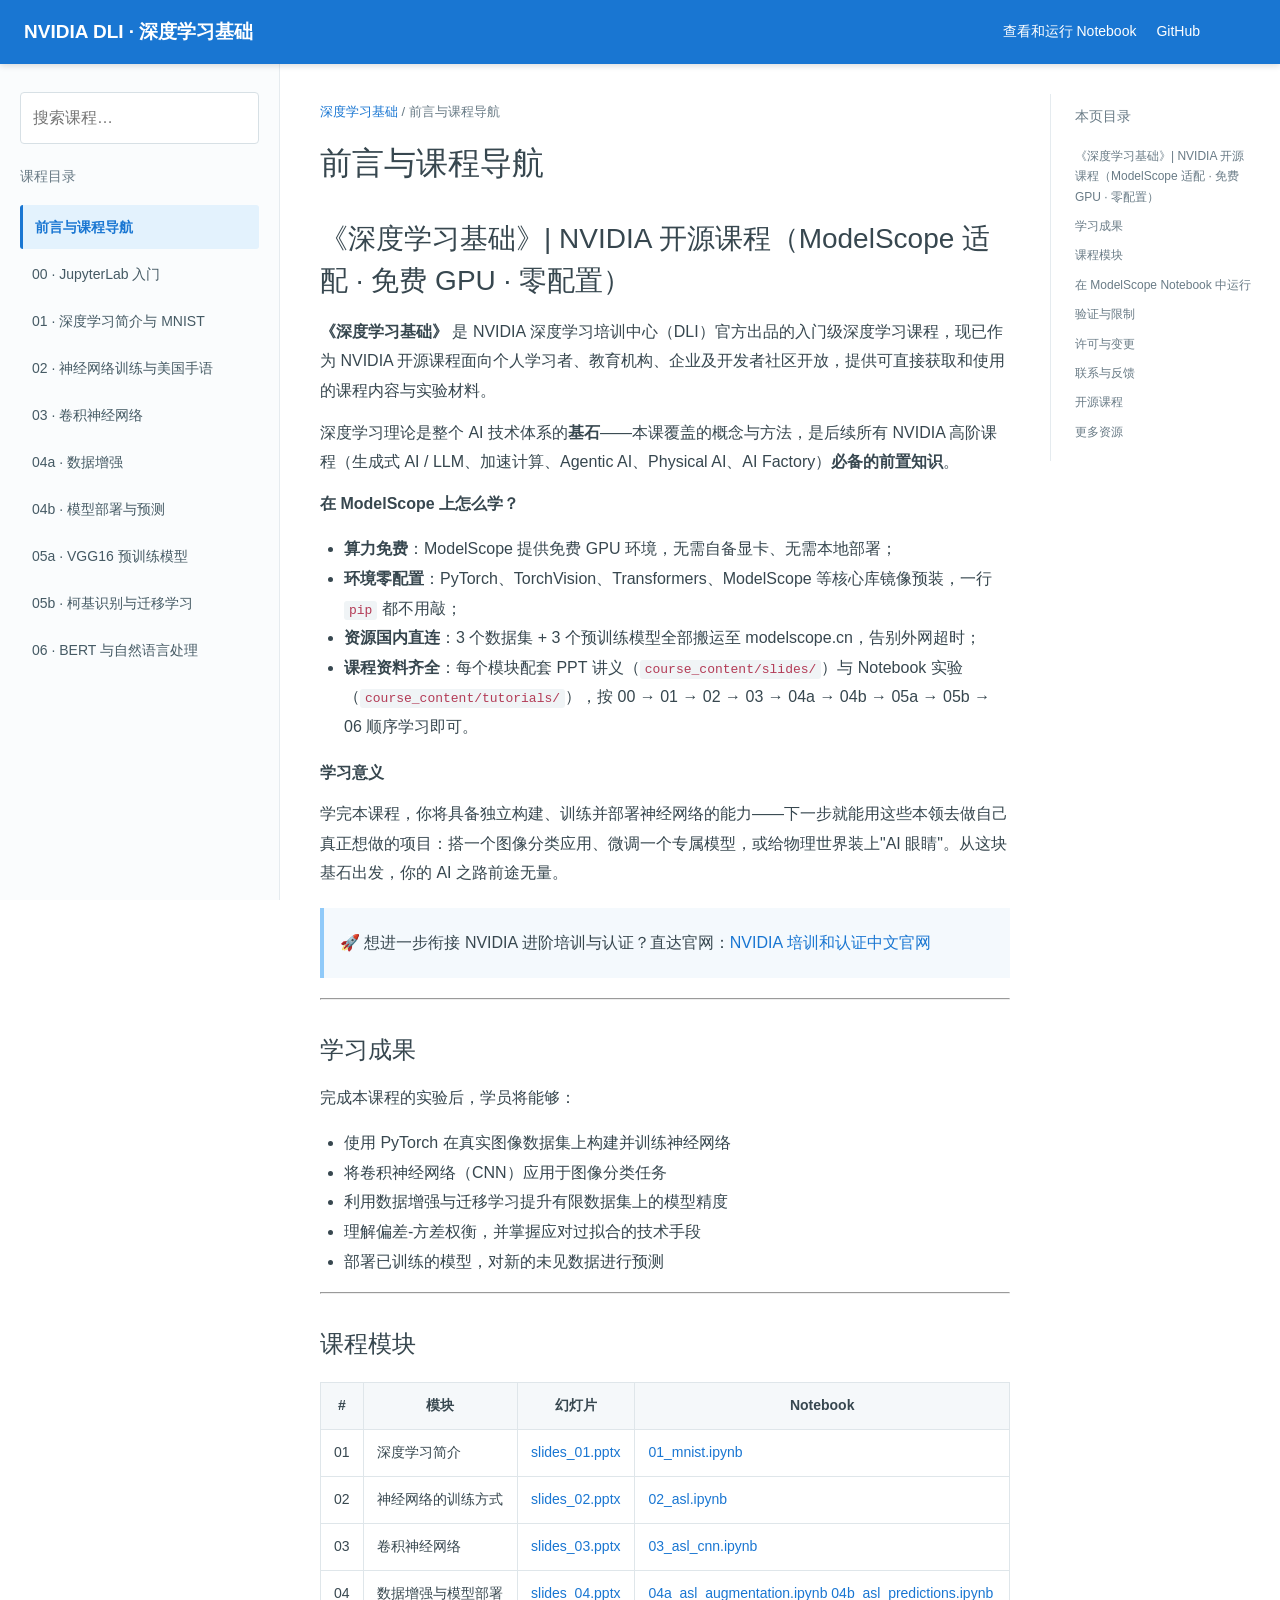
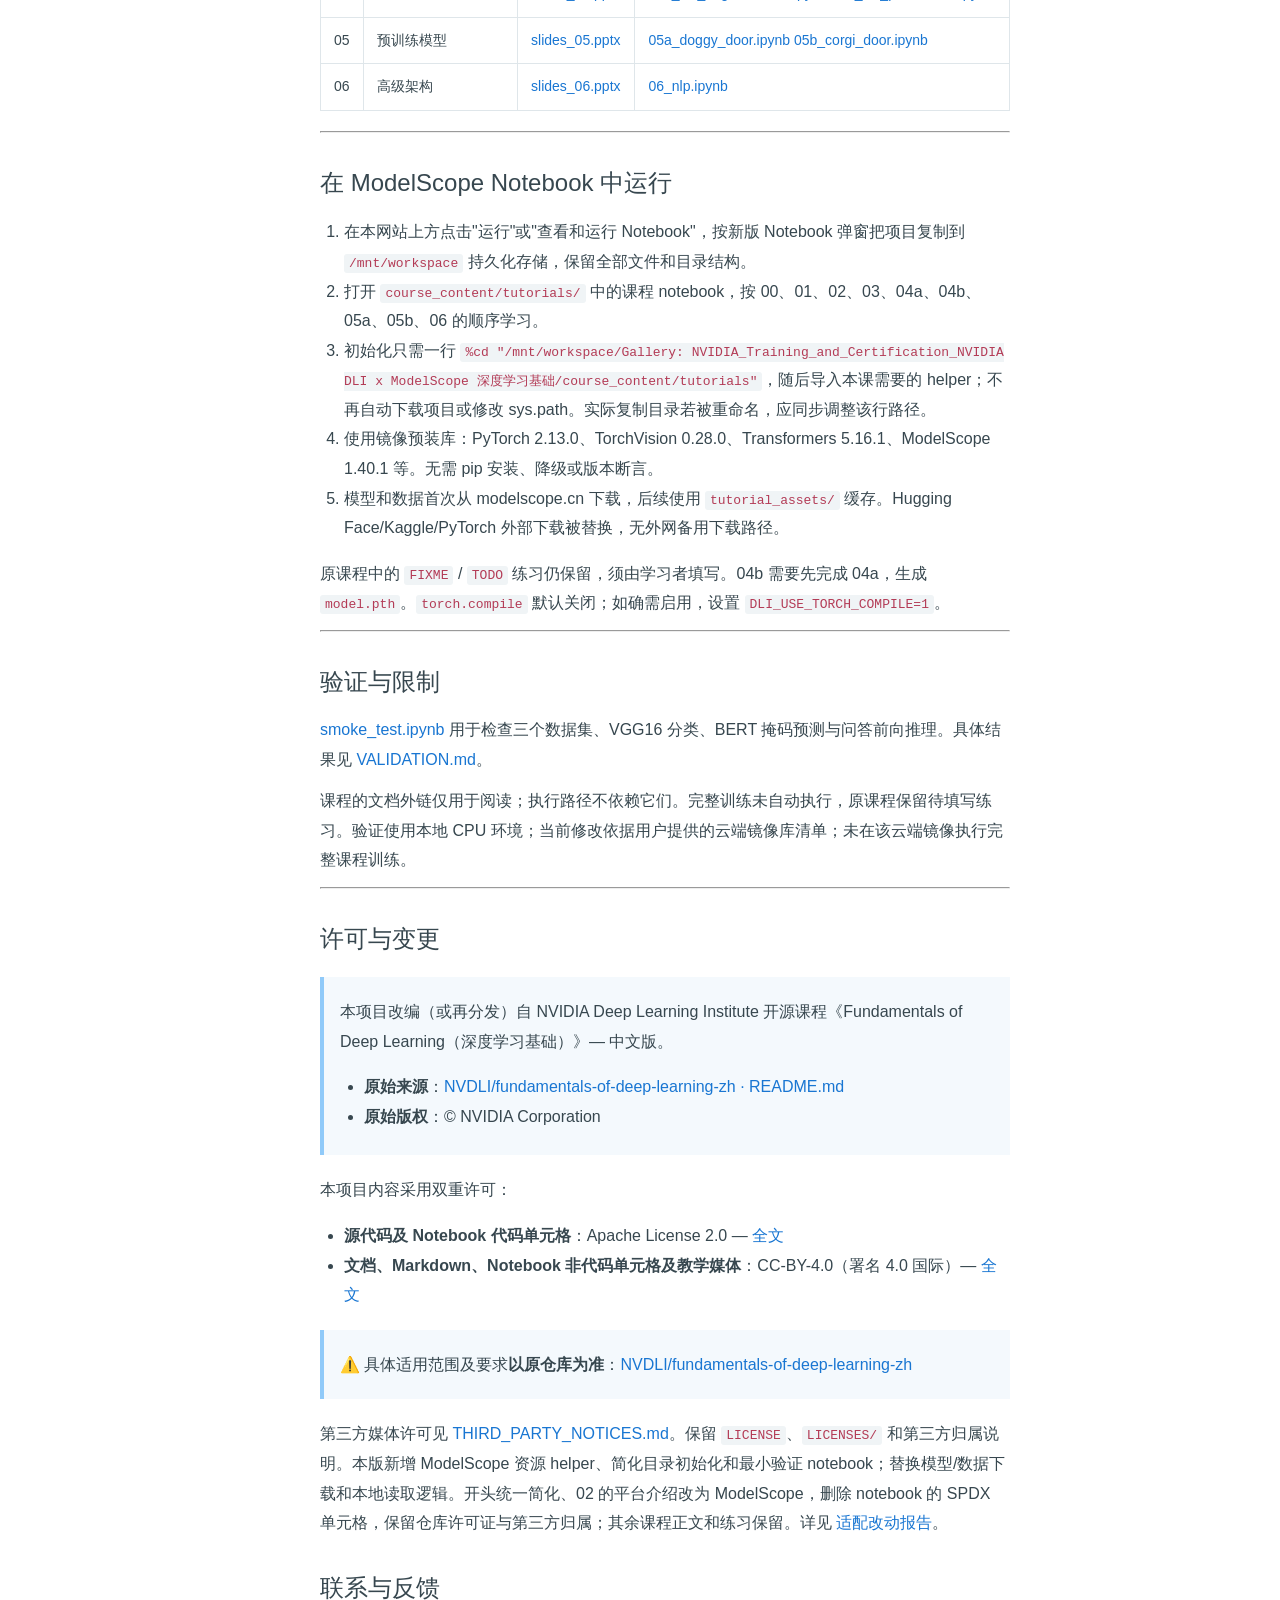
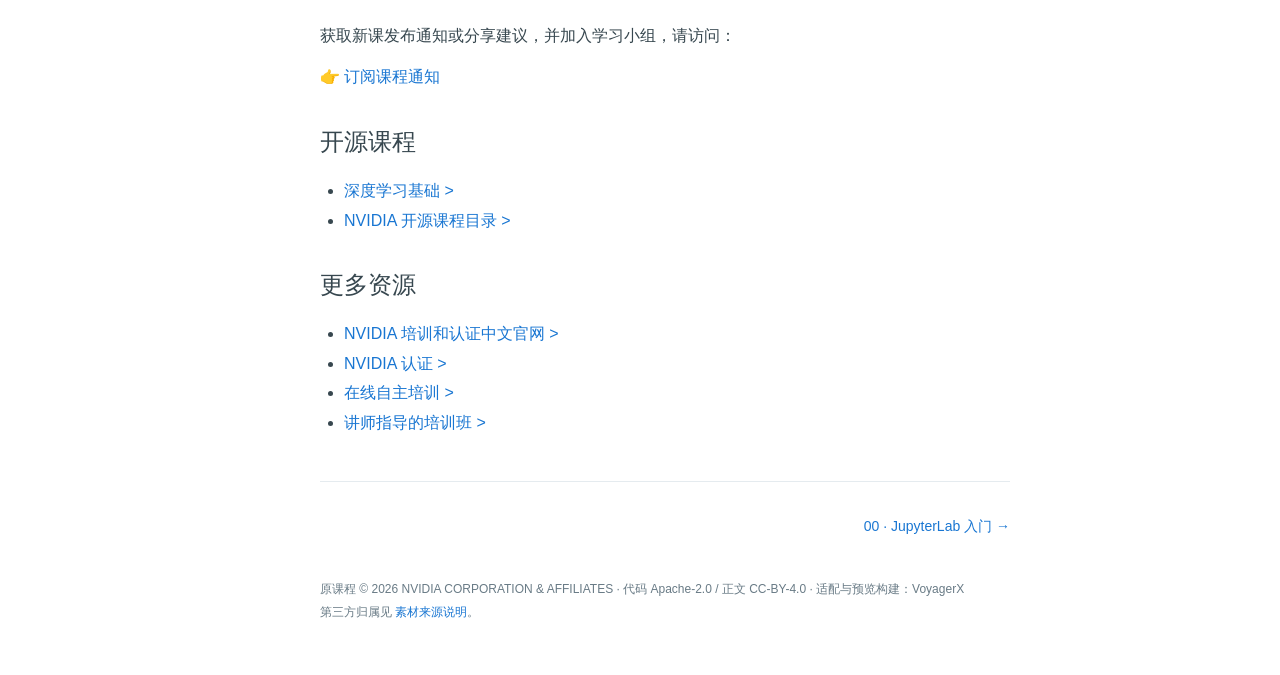
==== commit 67a0c790: "Add feedback links and collapsible HTML exercise solutions [skip ci] Keep lesson Notebook sources an" ====
--- a/course_content/html/index.html
+++ b/course_content/html/index.html
@@ -1,9 +1,9 @@
 <!DOCTYPE html>
 
-<html lang="zh-CN"><head><meta charset="utf-8"/><meta content="width=device-width,initial-scale=1" name="viewport"/><title>前言与课程导航 — NVIDIA DLI at ModelScope Notebook</title><link href="_static/style.css?v=dac861f0ec91" rel="stylesheet"/>
+<html lang="zh-CN"><head><meta charset="utf-8"/><meta content="width=device-width,initial-scale=1" name="viewport"/><title>前言与课程导航 — NVIDIA DLI at ModelScope Notebook</title><link href="_static/style.css?v=df18e0d7cd28" rel="stylesheet"/>
 <script>window.MathJax={tex:{inlineMath:[['$','$'],['\\(','\\)']],displayMath:[['$$','$$'],['\\[','\\]']] },options:{enableMenu:false},svg:{fontCache:'global'}};</script><script defer="" src="_static/mathjax.js"></script></head>
 <body><header class="topbar"><button aria-expanded="false" aria-label="打开课程目录" class="menu">☰</button><a class="brand" href="index.html" rel="noopener noreferrer" target="_blank">NVIDIA DLI · 深度学习基础</a><nav aria-label="相关链接" class="toplinks"><a href="https://modelscope.cn/gallery/NVIDIA_Training_and_Certification/nvidia-dli-deep-learning-zh-modelscope/files/index.ipynb" rel="noopener noreferrer" target="_blank">查看和运行 Notebook</a><a href="https://github.com/VoyagerXvoyagerx/nvidia-dli-deep-learning-zh-modelscope" rel="noopener noreferrer" target="_blank">GitHub</a></nav></header>
-<aside aria-label="课程目录" class="sidebar"><input aria-label="搜索课程" class="search" placeholder="搜索课程…" type="search"/><h2>课程目录</h2><ul class="chapters"><li><a aria-current="page" class="active" href="index.html" rel="noopener noreferrer" target="_blank">前言与课程导航</a></li><li><a class="" href="00_jupyterlab.html" rel="noopener noreferrer" target="_blank">00 · JupyterLab 入门</a></li><li><a class="" href="01_mnist.html" rel="noopener noreferrer" target="_blank">01 · 深度学习简介与 MNIST</a></li><li><a class="" href="02_asl.html" rel="noopener noreferrer" target="_blank">02 · 神经网络训练与美国手语</a></li><li><a class="" href="03_asl_cnn.html" rel="noopener noreferrer" target="_blank">03 · 卷积神经网络</a></li><li><a class="" href="04a_asl_augmentation.html" rel="noopener noreferrer" target="_blank">04a · 数据增强</a></li><li><a class="" href="04b_asl_predictions.html" rel="noopener noreferrer" target="_blank">04b · 模型部署与预测</a></li><li><a class="" href="05a_doggy_door.html" rel="noopener noreferrer" target="_blank">05a · VGG16 预训练模型</a></li><li><a class="" href="05b_corgi_door.html" rel="noopener noreferrer" target="_blank">05b · 柯基识别与迁移学习</a></li><li><a class="" href="06_nlp.html" rel="noopener noreferrer" target="_blank">06 · BERT 与自然语言处理</a></li></ul><p class="empty-search">没有匹配的课程</p></aside>
+<aside aria-label="课程目录" class="sidebar"><input aria-label="搜索课程" class="search" placeholder="搜索课程…" type="search"/><h2>课程目录</h2><ul class="chapters"><li><a aria-current="page" class="active" href="index.html" target="_self">前言与课程导航</a></li><li><a class="" href="00_jupyterlab.html" target="_self">00 · JupyterLab 入门</a></li><li><a class="" href="01_mnist.html" target="_self">01 · 深度学习简介与 MNIST</a></li><li><a class="" href="02_asl.html" target="_self">02 · 神经网络训练与美国手语</a></li><li><a class="" href="03_asl_cnn.html" target="_self">03 · 卷积神经网络</a></li><li><a class="" href="04a_asl_augmentation.html" target="_self">04a · 数据增强</a></li><li><a class="" href="04b_asl_predictions.html" target="_self">04b · 模型部署与预测</a></li><li><a class="" href="05a_doggy_door.html" target="_self">05a · VGG16 预训练模型</a></li><li><a class="" href="05b_corgi_door.html" target="_self">05b · 柯基识别与迁移学习</a></li><li><a class="" href="06_nlp.html" target="_self">06 · BERT 与自然语言处理</a></li></ul><p class="empty-search">没有匹配的课程</p></aside>
 <main><div class="breadcrumb"><a href="index.html" rel="noopener noreferrer" target="_blank">深度学习基础</a> / 前言与课程导航</div><h1 class="page-title">前言与课程导航</h1><article class="notebook"><div class="cell border-box-sizing text_cell rendered" id="cell-id=940f189b"><div class="inner_cell">
 <div class="text_cell_render border-box-sizing rendered_html">
 <h1 id="%E3%80%8A%E6%B7%B1%E5%BA%A6%E5%AD%A6%E4%B9%A0%E5%9F%BA%E7%A1%80%E3%80%8B%7C-NVIDIA-%E5%BC%80%E6%BA%90%E8%AF%BE%E7%A8%8B%EF%BC%88ModelScope-%E9%80%82%E9%85%8D-%C2%B7-%E5%85%8D%E8%B4%B9-GPU-%C2%B7-%E9%9B%B6%E9%85%8D%E7%BD%AE%EF%BC%89">《深度学习基础》| NVIDIA 开源课程（ModelScope 适配 · 免费 GPU · 零配置）<a class="anchor-link" href="#%E3%80%8A%E6%B7%B1%E5%BA%A6%E5%AD%A6%E4%B9%A0%E5%9F%BA%E7%A1%80%E3%80%8B%7C-NVIDIA-%E5%BC%80%E6%BA%90%E8%AF%BE%E7%A8%8B%EF%BC%88ModelScope-%E9%80%82%E9%85%8D-%C2%B7-%E5%85%8D%E8%B4%B9-GPU-%C2%B7-%E9%9B%B6%E9%85%8D%E7%BD%AE%EF%BC%89">¶</a></h1><p><strong>《深度学习基础》</strong> 是 NVIDIA 深度学习培训中心（DLI）官方出品的入门级深度学习课程，现已作为 NVIDIA 开源课程面向个人学习者、教育机构、企业及开发者社区开放，提供可直接获取和使用的课程内容与实验材料。</p>
@@ -107,7 +107,8 @@
 <p>⚠️ 具体适用范围及要求<strong>以原仓库为准</strong>：<a href="https://github.com/NVDLI/fundamentals-of-deep-learning-zh/blob/main/README.md?ncid=bn-prom-622541-modelscope" rel="noopener noreferrer" target="_blank">NVDLI/fundamentals-of-deep-learning-zh</a></p>
 </blockquote>
 <p>第三方媒体许可见 <a href="https://github.com/VoyagerXvoyagerx/nvidia-dli-deep-learning-zh-modelscope/blob/main/THIRD_PARTY_NOTICES.md" rel="noopener noreferrer" target="_blank">THIRD_PARTY_NOTICES.md</a>。保留 <code>LICENSE</code>、<code>LICENSES/</code> 和第三方归属说明。本版新增 ModelScope 资源 helper、简化目录初始化和最小验证 notebook；替换模型/数据下载和本地读取逻辑。开头统一简化、02 的平台介绍改为 ModelScope，删除 notebook 的 SPDX 单元格，保留仓库许可证与第三方归属；其余课程正文和练习保留。详见 <a href="https://github.com/VoyagerXvoyagerx/nvidia-dli-deep-learning-zh-modelscope/blob/main/ADAPTATION_REPORT.md" rel="noopener noreferrer" target="_blank">适配改动报告</a>。</p>
-<hr/>
+<h2 id="%E8%81%94%E7%B3%BB%E4%B8%8E%E5%8F%8D%E9%A6%88">联系与反馈<a class="anchor-link" href="#%E8%81%94%E7%B3%BB%E4%B8%8E%E5%8F%8D%E9%A6%88">¶</a></h2><p>获取新课发布通知或分享建议，并加入学习小组，请访问：</p>
+<p>👉 <a href="https://nvidia.jinshuju.com/f/Opor3A" rel="noopener noreferrer" target="_blank">订阅课程通知</a></p>
 <h2 id="%E5%BC%80%E6%BA%90%E8%AF%BE%E7%A8%8B">开源课程<a class="anchor-link" href="#%E5%BC%80%E6%BA%90%E8%AF%BE%E7%A8%8B">¶</a></h2><ul>
 <li><a href="https://github.com/NVDLI/fundamentals-of-deep-learning-zh?ncid=bn-prom-622541-modelscope" rel="noopener noreferrer" target="_blank">深度学习基础 &gt;</a></li>
 <li><a href="https://www.nvidia.cn/training/open-source/?ncid=bn-prom-460536-modelscope" rel="noopener noreferrer" target="_blank">NVIDIA 开源课程目录 &gt;</a></li>
@@ -121,7 +122,7 @@
 </div>
 </div>
 </div>
-</article><nav aria-label="上一课与下一课" class="pager"><span></span><a href="00_jupyterlab.html" rel="next noopener noreferrer" target="_blank">00 · JupyterLab 入门 →</a></nav><footer class="footer">原课程 © 2026 NVIDIA CORPORATION &amp; AFFILIATES · 代码 Apache-2.0 / 正文 CC-BY-4.0 · 适配与预览构建：VoyagerX<br/>第三方归属见 <a href="https://github.com/VoyagerXvoyagerx/nvidia-dli-deep-learning-zh-modelscope/blob/main/THIRD_PARTY_NOTICES.md" rel="noopener noreferrer" target="_blank">素材来源说明</a>。</footer></main><aside aria-label="本页目录" class="toc"><h2>本页目录</h2><a class="depth-1" href="#%E3%80%8A%E6%B7%B1%E5%BA%A6%E5%AD%A6%E4%B9%A0%E5%9F%BA%E7%A1%80%E3%80%8B%7C-NVIDIA-%E5%BC%80%E6%BA%90%E8%AF%BE%E7%A8%8B%EF%BC%88ModelScope-%E9%80%82%E9%85%8D-%C2%B7-%E5%85%8D%E8%B4%B9-GPU-%C2%B7-%E9%9B%B6%E9%85%8D%E7%BD%AE%EF%BC%89">《深度学习基础》| NVIDIA 开源课程（ModelScope 适配 · 免费 GPU · 零配置）</a><a class="depth-2" href="#%E5%AD%A6%E4%B9%A0%E6%88%90%E6%9E%9C">学习成果</a><a class="depth-2" href="#%E8%AF%BE%E7%A8%8B%E6%A8%A1%E5%9D%97">课程模块</a><a class="depth-2" href="#%E5%9C%A8-ModelScope-Notebook-%E4%B8%AD%E8%BF%90%E8%A1%8C">在 ModelScope Notebook 中运行</a><a class="depth-2" href="#%E9%AA%8C%E8%AF%81%E4%B8%8E%E9%99%90%E5%88%B6">验证与限制</a><a class="depth-2" href="#%E8%AE%B8%E5%8F%AF%E4%B8%8E%E5%8F%98%E6%9B%B4">许可与变更</a><a class="depth-2" href="#%E5%BC%80%E6%BA%90%E8%AF%BE%E7%A8%8B">开源课程</a><a class="depth-2" href="#%E6%9B%B4%E5%A4%9A%E8%B5%84%E6%BA%90">更多资源</a></aside><script>
+</article><nav aria-label="上一课与下一课" class="pager"><span></span><a href="00_jupyterlab.html" rel="next noopener noreferrer" target="_blank">00 · JupyterLab 入门 →</a></nav><footer class="footer">原课程 © 2026 NVIDIA CORPORATION &amp; AFFILIATES · 代码 Apache-2.0 / 正文 CC-BY-4.0 · 适配与预览构建：VoyagerX<br/>第三方归属见 <a href="https://github.com/VoyagerXvoyagerx/nvidia-dli-deep-learning-zh-modelscope/blob/main/THIRD_PARTY_NOTICES.md" rel="noopener noreferrer" target="_blank">素材来源说明</a>。</footer></main><aside aria-label="本页目录" class="toc"><h2>本页目录</h2><a class="depth-1" href="#%E3%80%8A%E6%B7%B1%E5%BA%A6%E5%AD%A6%E4%B9%A0%E5%9F%BA%E7%A1%80%E3%80%8B%7C-NVIDIA-%E5%BC%80%E6%BA%90%E8%AF%BE%E7%A8%8B%EF%BC%88ModelScope-%E9%80%82%E9%85%8D-%C2%B7-%E5%85%8D%E8%B4%B9-GPU-%C2%B7-%E9%9B%B6%E9%85%8D%E7%BD%AE%EF%BC%89">《深度学习基础》| NVIDIA 开源课程（ModelScope 适配 · 免费 GPU · 零配置）</a><a class="depth-2" href="#%E5%AD%A6%E4%B9%A0%E6%88%90%E6%9E%9C">学习成果</a><a class="depth-2" href="#%E8%AF%BE%E7%A8%8B%E6%A8%A1%E5%9D%97">课程模块</a><a class="depth-2" href="#%E5%9C%A8-ModelScope-Notebook-%E4%B8%AD%E8%BF%90%E8%A1%8C">在 ModelScope Notebook 中运行</a><a class="depth-2" href="#%E9%AA%8C%E8%AF%81%E4%B8%8E%E9%99%90%E5%88%B6">验证与限制</a><a class="depth-2" href="#%E8%AE%B8%E5%8F%AF%E4%B8%8E%E5%8F%98%E6%9B%B4">许可与变更</a><a class="depth-2" href="#%E8%81%94%E7%B3%BB%E4%B8%8E%E5%8F%8D%E9%A6%88">联系与反馈</a><a class="depth-2" href="#%E5%BC%80%E6%BA%90%E8%AF%BE%E7%A8%8B">开源课程</a><a class="depth-2" href="#%E6%9B%B4%E5%A4%9A%E8%B5%84%E6%BA%90">更多资源</a></aside><script>
 (()=>{
  const sidebar=document.querySelector('.sidebar'),menu=document.querySelector('.menu');
  const mobile=matchMedia('(max-width:1024px)');
@@ -160,14 +161,36 @@
   if(table.parentElement.classList.contains('table-scroll'))return;
   const wrapper=document.createElement('div');wrapper.className='table-scroll';wrapper.tabIndex=0;wrapper.setAttribute('role','region');wrapper.setAttribute('aria-label','表格，可左右滚动');table.before(wrapper);wrapper.append(table);
  });
+ const icon=(paths)=>`<svg viewBox="0 0 24 24" fill="none" stroke="currentColor" stroke-width="1.8" stroke-linecap="round" stroke-linejoin="round" aria-hidden="true" focusable="false">${paths}</svg>`;
+ const playIcon=icon('<path d="m8 5 11 7-11 7Z"/>');
+ const copyIcon=icon('<rect x="8" y="8" width="12" height="12" rx="2"/><path d="M16 8V4a2 2 0 0 0-2-2H4a2 2 0 0 0-2 2v10a2 2 0 0 0 2 2h4"/>');
+ const copiedIcon=icon('<path d="m5 12 4 4L19 6"/>');
+ const tooltip=document.createElement('div');tooltip.className='code-tooltip';tooltip.id='code-action-tooltip';tooltip.setAttribute('role','tooltip');tooltip.hidden=true;document.body.append(tooltip);
+ let tooltipOwner;
+ function hideTooltip(){tooltip.hidden=true;tooltipOwner?.removeAttribute('aria-describedby');tooltipOwner=null}
+ function showTooltip(owner,text=owner.dataset.tooltip){
+  if(tooltipOwner!==owner)hideTooltip();tooltipOwner=owner;tooltip.textContent=text;tooltip.hidden=false;owner.setAttribute('aria-describedby',tooltip.id);
+  const r=owner.getBoundingClientRect(),w=tooltip.offsetWidth,h=tooltip.offsetHeight;
+  tooltip.style.left=Math.max(8,Math.min(innerWidth-w-8,r.left+(r.width-w)/2))+'px';
+  tooltip.style.top=(r.top-h-8>=8?r.top-h-8:r.bottom+8)+'px';
+ }
+ function addTooltip(owner,label){
+  owner.dataset.tooltip=label;owner.setAttribute('aria-label',label);
+  owner.addEventListener('mouseenter',()=>showTooltip(owner));owner.addEventListener('focus',()=>showTooltip(owner));
+  owner.addEventListener('mouseleave',hideTooltip);owner.addEventListener('blur',hideTooltip);
+ }
+ document.addEventListener('scroll',hideTooltip,true);window.addEventListener('resize',hideTooltip);window.addEventListener('blur',hideTooltip);document.addEventListener('keydown',e=>{if(e.key==='Escape')hideTooltip()});
  document.querySelectorAll('.notebook pre').forEach(pre=>{
   pre.classList.add('code-scroll');pre.tabIndex=0;pre.setAttribute('role','region');pre.setAttribute('aria-label','代码或输出内容，可左右滚动');
   const block=pre.closest('.highlight');
   if(block){
-   const copy=document.createElement('button');copy.type='button';copy.className='copy';copy.textContent='复制';copy.setAttribute('aria-label','复制代码');copy.addEventListener('click',async()=>{
+   const preStyle=getComputedStyle(pre);block.style.setProperty('--code-line-center',(parseFloat(preStyle.paddingTop)+parseFloat(preStyle.lineHeight)/2)+'px');
+   const copy=document.createElement('button');copy.type='button';copy.className='copy';copy.innerHTML=copyIcon;addTooltip(copy,'复制');copy.addEventListener('click',async()=>{
     try{await navigator.clipboard.writeText(pre.innerText)}catch(e){const t=document.createElement('textarea');t.value=pre.innerText;document.body.append(t);t.select();document.execCommand('copy');t.remove()}
-    copy.textContent='已复制';setTimeout(()=>copy.textContent='复制',1200);
-   });block.append(copy);
+    copy.innerHTML=copiedIcon;copy.classList.add('copied');showTooltip(copy,'已复制');setTimeout(()=>{copy.innerHTML=copyIcon;copy.classList.remove('copied');if(tooltipOwner===copy){if(copy.matches(':hover')||document.activeElement===copy)showTooltip(copy);else hideTooltip()}},1200);
+   });
+   const run=document.createElement('a');run.className='run-code';run.innerHTML=playIcon;run.href='https://modelscope.cn/code/workspace?type=running&gid=cb1503c2-1458-4f67-b9c3-bd505091cb47';run.target='_blank';run.rel='noopener noreferrer';addTooltip(run,'在魔搭Notebook中运行');
+   const toolbar=document.createElement('div');toolbar.className='code-actions';toolbar.append(run,copy);block.append(toolbar);
   }
  });
 })();
--- a/course_content/html/_static/style.css
+++ b/course_content/html/_static/style.css
@@ -14,10 +14,11 @@
 .cell,.inner_cell,.text_cell,.text_cell_render,.rendered_html,.input,.input_area,.output_wrapper,.output,.output_area,.output_subarea{min-width:0;max-width:100%;width:auto}.text_cell_render{padding:0}.input_area{width:100%}.cell{margin:20px 0}.prompt,.anchor-link{display:none}
 .notebook blockquote{border-left:4px solid #90caf9;background:#f4f9fd;padding:8px 16px;margin:20px 0}.notebook ul,.notebook ol{padding-left:24px}.notebook table{border-collapse:collapse;font-size:14px;margin:0}.notebook th,.notebook td{border:1px solid #dfe6ea;padding:10px 13px;vertical-align:top}.notebook th{background:#f5f8fa}.table-scroll{width:100%;max-width:100%;min-width:0;overflow-x:auto;overscroll-behavior-x:contain;-webkit-overflow-scrolling:touch;margin:20px 0}.table-scroll table{width:max-content;min-width:100%;max-width:none}
 code,pre{font:13px/1.65 ui-monospace,SFMono-Regular,Consolas,"Liberation Mono",monospace}p code,li code,td code{background:#f0f4f6;border-radius:3px;padding:2px 5px;color:#b33b56;white-space:normal;overflow-wrap:anywhere}
-.highlight{position:relative;width:100%;max-width:100%;min-width:0;background:#f6f8fa!important;border:1px solid #e1e8ec;border-radius:6px;margin:16px 0;overflow:hidden}.highlight pre,.notebook pre.code-scroll{display:block;width:100%;max-width:100%;min-width:0;margin:0;padding:48px 14px 16px;overflow-x:auto;overflow-y:hidden;white-space:pre;word-break:normal;overflow-wrap:normal;tab-size:4;-webkit-overflow-scrolling:touch;overscroll-behavior-x:contain;touch-action:pan-x pan-y;scrollbar-width:auto;scrollbar-color:#8298a6 #e8eef2;background:transparent}
+.highlight{--action-size:32px;--actions-width:72px;position:relative;width:100%;max-width:100%;min-width:0;padding-right:var(--actions-width);background:#f6f8fa!important;border:1px solid #e1e8ec;border-radius:6px;margin:16px 0;overflow:hidden}.highlight pre,.notebook pre.code-scroll{display:block;width:100%;max-width:100%;min-width:0;margin:0;padding:14px 14px 16px;overflow-x:auto;overflow-y:hidden;white-space:pre;word-break:normal;overflow-wrap:normal;tab-size:4;-webkit-overflow-scrolling:touch;overscroll-behavior-x:contain;touch-action:pan-x pan-y;scrollbar-width:auto;scrollbar-color:#8298a6 #e8eef2;background:transparent}
 .output_area pre.code-scroll{padding:14px;background:#fbfcfd;border-left:3px solid #cfd8dc}.code-scroll code,.code-scroll span{white-space:pre;word-break:normal;overflow-wrap:normal}.code-scroll::-webkit-scrollbar,.table-scroll::-webkit-scrollbar{height:10px}.code-scroll::-webkit-scrollbar-track,.table-scroll::-webkit-scrollbar-track{background:#e8eef2}.code-scroll::-webkit-scrollbar-thumb,.table-scroll::-webkit-scrollbar-thumb{background:#8298a6;border-radius:6px}
-.copy{position:absolute;right:6px;top:5px;border:1px solid #dce3e8;border-radius:4px;padding:4px 10px;min-width:44px;min-height:36px;background:#fff;font-size:12px;color:#455a64;cursor:pointer;z-index:1}
+.code-actions{position:absolute;right:4px;top:calc(var(--code-line-center,22.125px) - var(--action-size)/2);display:flex;align-items:center;gap:4px;z-index:1}.code-actions .copy,.code-actions .run-code{display:inline-flex;align-items:center;justify-content:center;flex:0 0 var(--action-size);width:var(--action-size);height:var(--action-size);border:0;border-radius:4px;padding:0;background:transparent;color:#607d8b;cursor:pointer;text-decoration:none}.code-actions svg{width:18px;height:18px;pointer-events:none}.code-actions .copy:hover,.code-actions .run-code:hover,.code-actions .copy:focus-visible,.code-actions .run-code:focus-visible{background:#e3f2fd;color:var(--blue)}.code-actions .copy:focus-visible,.code-actions .run-code:focus-visible{outline-offset:-3px}.code-actions .copy.copied{color:#2e7d32}.code-tooltip{position:fixed;z-index:100;max-width:calc(100vw - 16px);padding:7px 10px;border-radius:4px;background:#263238;color:#fff;font-size:13px;line-height:1.5;box-shadow:0 2px 8px #0003;pointer-events:none;white-space:nowrap}.code-tooltip[hidden]{display:none}
 .MathJax{max-width:100%;overflow-x:auto;overflow-y:hidden}.MathJax[display="true"]{display:block}.MathJax svg{max-width:none}.pager{display:flex;justify-content:space-between;gap:20px;margin-top:44px;padding-top:22px;border-top:1px solid var(--line);font-size:14px}.pager a{min-height:44px;display:flex;align-items:center;overflow-wrap:anywhere;min-width:0}.footer{margin-top:30px;color:var(--muted);font-size:12px;overflow-wrap:anywhere}.empty-search{font-size:13px;color:var(--muted);display:none}
+.solution{border:1px solid var(--line);border-radius:6px;margin:18px 0;background:#fafcfd;min-width:0;max-width:100%}.solution summary{display:flex;align-items:center;gap:10px;min-height:44px;padding:8px 14px;cursor:pointer;color:var(--blue);font-size:14px;list-style:none;user-select:none}.solution summary::-webkit-details-marker{display:none}.solution summary:focus-visible{outline:3px solid #ffb300;outline-offset:2px}.solution-dots{font-size:22px;line-height:1}.solution[open] .solution-show,.solution:not([open]) .solution-hide{display:none}.solution-content{padding:0 12px 4px;min-width:0}.solution-content>.cell{margin:10px 0}.solution-content .highlight{margin:10px 0}
 .drawer-head,.drawer-actions,.nav-backdrop{display:none}.nav-backdrop[hidden]{display:none!important}
 @media(min-width:1800px){main{margin-left:calc(280px + (100vw - 1800px)/2)}}
 @media(max-width:1200px){.toc{display:none}main{margin-right:0;padding:30px}}
@@ -25,7 +26,7 @@
  :root{--header-height:60px}html{scroll-padding-top:76px}.topbar{gap:10px;padding:0 64px 0 12px}.menu{display:flex;align-items:center;justify-content:center;flex:0 0 44px;width:44px;height:44px;padding:0}.brand{font-size:16px;white-space:nowrap;overflow:hidden;text-overflow:ellipsis;line-height:1.4}.toplinks{display:none}.toc{display:none}
  .sidebar{top:0;bottom:0;width:min(320px,calc(100vw - 48px));max-width:100%;padding:16px 16px 32px;z-index:50;transform:translateX(-105%);visibility:hidden;pointer-events:none;transition:transform .18s ease,visibility .18s;background:#fff;box-shadow:8px 0 30px #0003;height:100dvh;max-height:100dvh}
  .sidebar.open{display:block;transform:translateX(0);visibility:visible;pointer-events:auto}.drawer-head{display:flex;align-items:center;justify-content:space-between;gap:12px;margin-bottom:16px;font-size:18px}.menu-close{border:0;background:#eff4f8;color:#37474f;border-radius:4px;font-size:26px;width:44px;height:44px;cursor:pointer}.drawer-actions{display:flex;flex-direction:column;gap:4px;border-top:1px solid var(--line);margin-top:20px;padding-top:14px}.drawer-actions a{display:flex;align-items:center;min-height:44px;padding:8px 12px;font-size:14px}
- .nav-backdrop{display:block;position:fixed;inset:0;border:0;background:#0006;z-index:40;padding:0;cursor:pointer}.nav-open{overflow:hidden}.chapters a{min-height:44px}main{width:auto;min-width:0;margin:var(--header-height) 0 0;padding:24px 20px 40px;max-width:100%;min-height:calc(100dvh - var(--header-height))}.page-title{font-size:26px}.notebook h1{font-size:25px}.notebook h2{font-size:22px}.notebook h3{font-size:19px}.copy{min-height:44px}.highlight pre{padding-top:54px}.pager{flex-wrap:wrap}.table-scroll{max-width:100%}
+ .nav-backdrop{display:block;position:fixed;inset:0;border:0;background:#0006;z-index:40;padding:0;cursor:pointer}.nav-open{overflow:hidden}.chapters a{min-height:44px}main{width:auto;min-width:0;margin:var(--header-height) 0 0;padding:24px 20px 40px;max-width:100%;min-height:calc(100dvh - var(--header-height))}.page-title{font-size:26px}.notebook h1{font-size:25px}.notebook h2{font-size:22px}.notebook h3{font-size:19px}.highlight{--action-size:44px;--actions-width:96px}.pager{flex-wrap:wrap}.table-scroll{max-width:100%}
 }
 @media(max-width:480px){main{padding:22px 16px 36px}.topbar{padding-right:60px}.brand{font-size:15px}.page-title{font-size:24px}.notebook h1{font-size:23px}.notebook h2{font-size:21px}.notebook blockquote{margin-left:0;margin-right:0;padding:8px 12px}}
 @media(prefers-reduced-motion:reduce){html{scroll-behavior:auto}.sidebar{transition:none}}
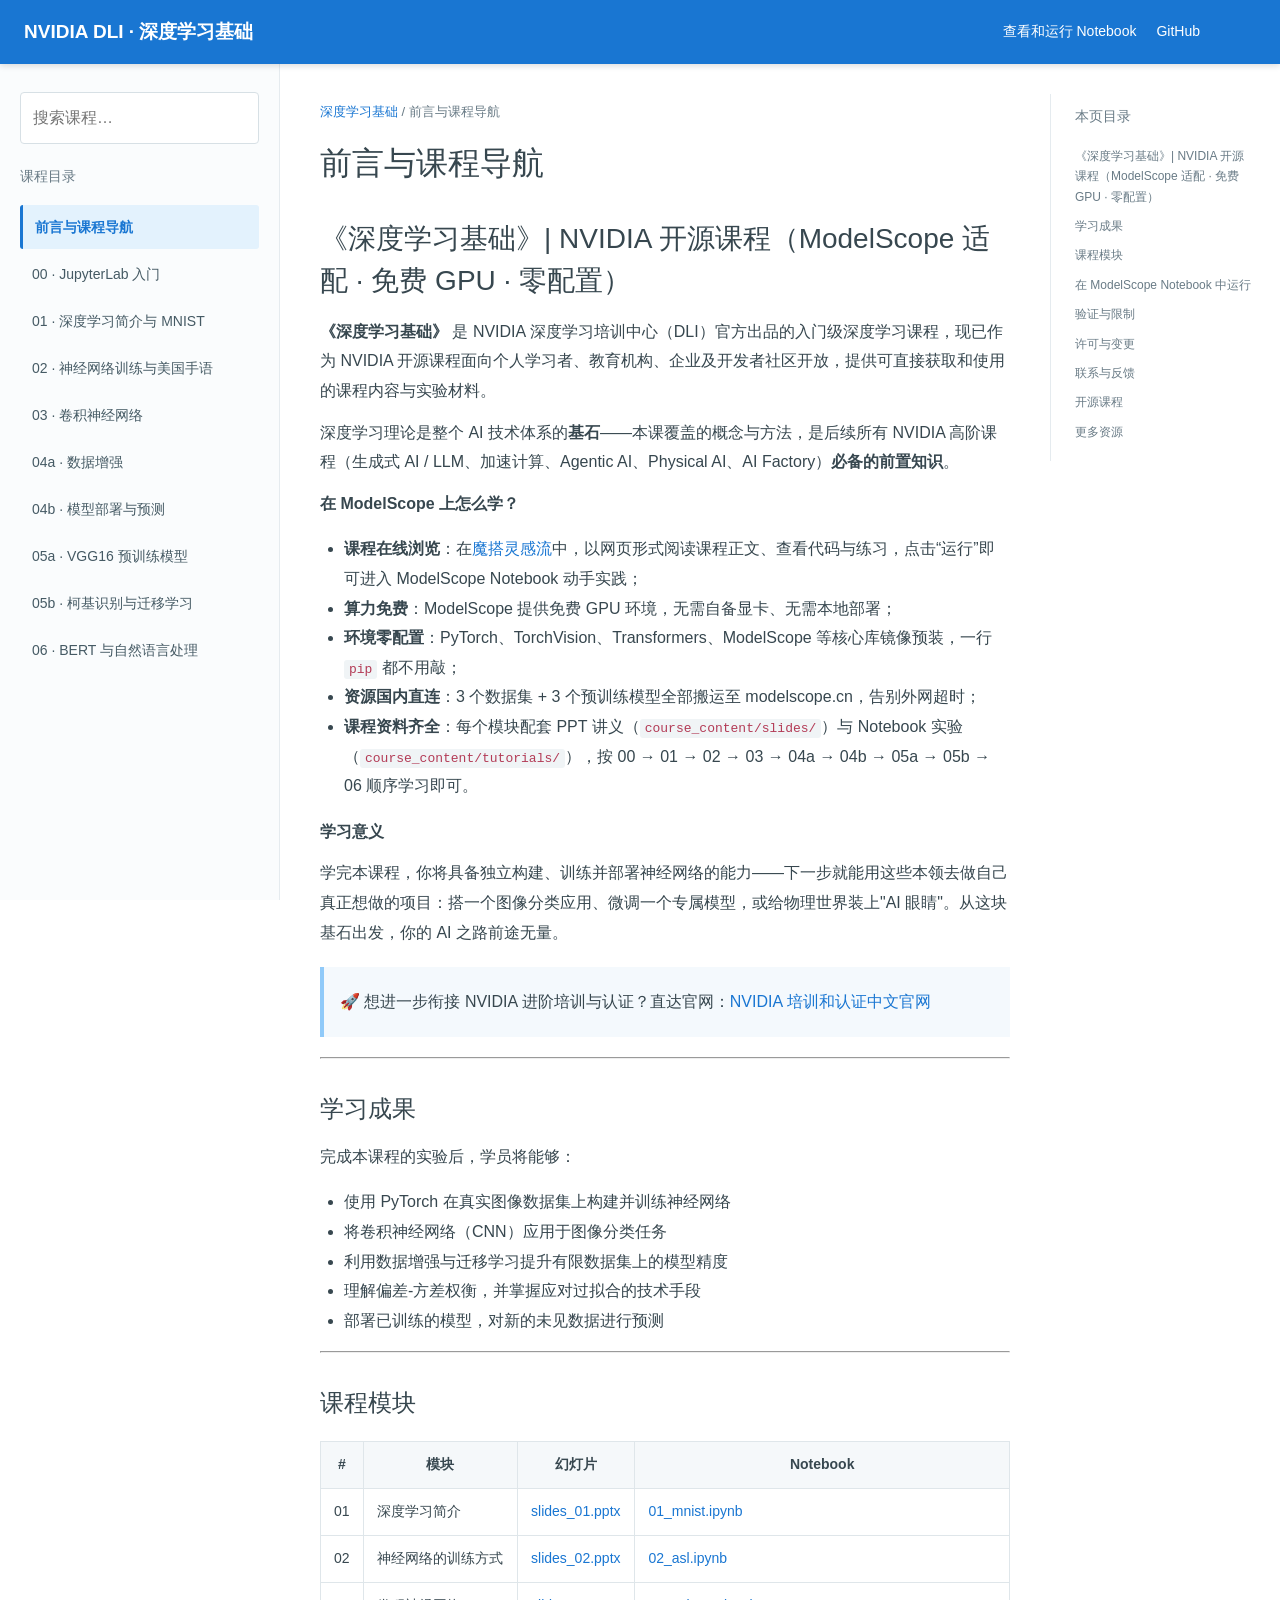
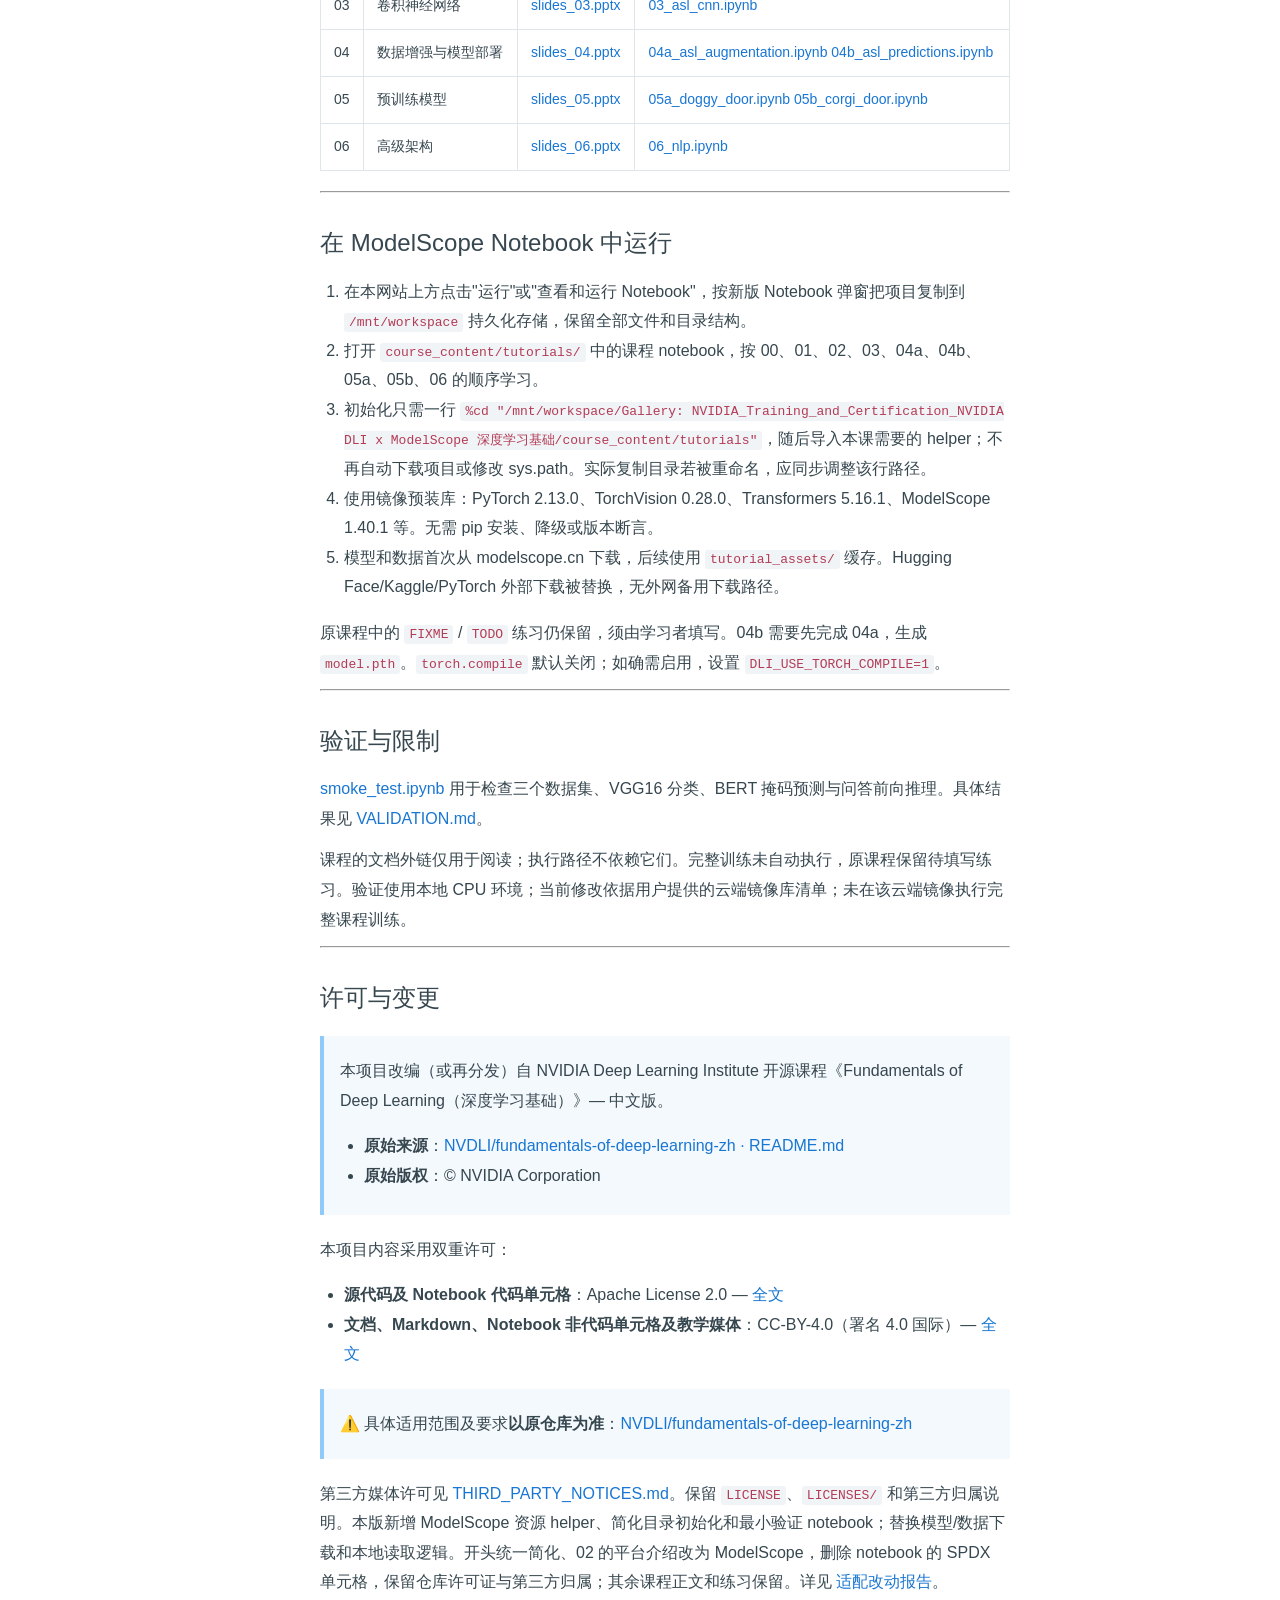
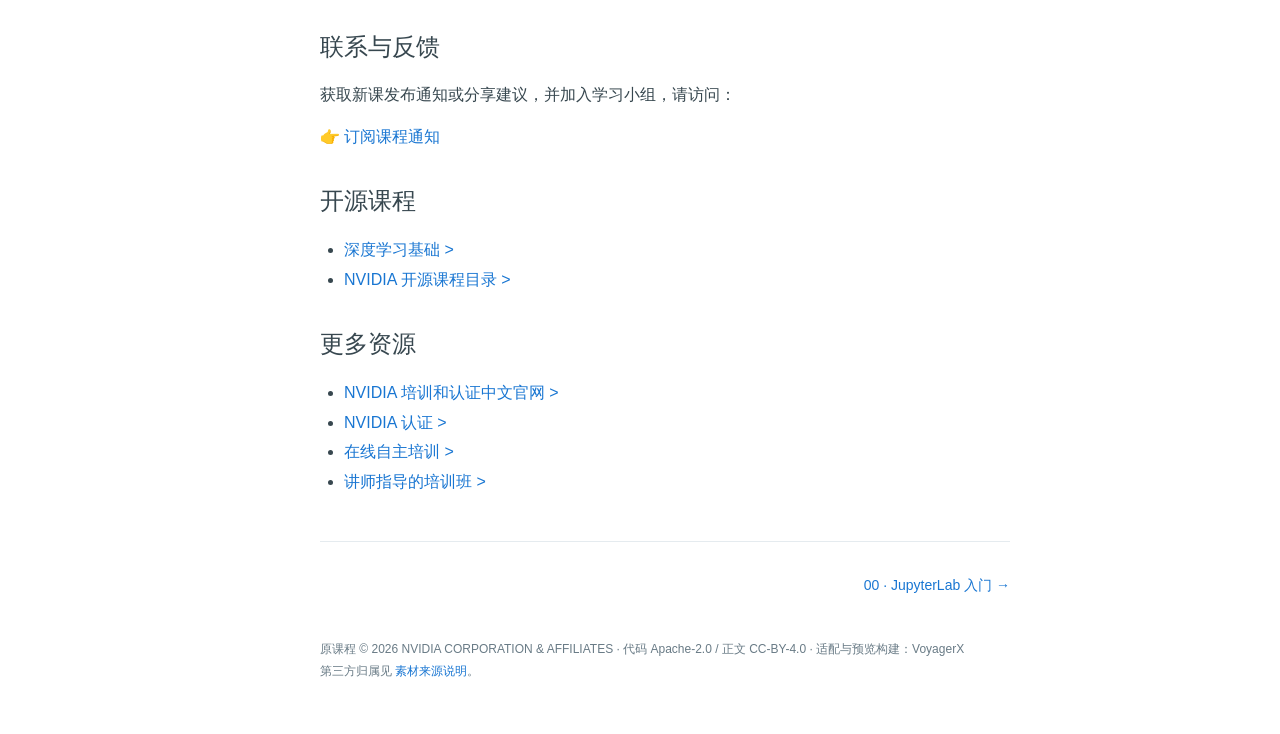
==== commit dc92890f: "Add ModelScope Gallery course browsing link [skip ci]" ====
--- a/course_content/html/index.html
+++ b/course_content/html/index.html
@@ -10,6 +10,7 @@
 <p>深度学习理论是整个 AI 技术体系的<strong>基石</strong>——本课覆盖的概念与方法，是后续所有 NVIDIA 高阶课程（生成式 AI / LLM、加速计算、Agentic AI、Physical AI、AI Factory）<strong>必备的前置知识</strong>。</p>
 <p><strong>在 ModelScope 上怎么学？</strong></p>
 <ul>
+<li><strong>课程在线浏览</strong>：在<a href="https://modelscope.cn/gallery/NVIDIA_Training_and_Certification/nvidia-dli-deep-learning-zh-modelscope" rel="noopener noreferrer" target="_blank">魔搭灵感流</a>中，以网页形式阅读课程正文、查看代码与练习，点击“运行”即可进入 ModelScope Notebook 动手实践；</li>
 <li><strong>算力免费</strong>：ModelScope 提供免费 GPU 环境，无需自备显卡、无需本地部署；</li>
 <li><strong>环境零配置</strong>：PyTorch、TorchVision、Transformers、ModelScope 等核心库镜像预装，一行 <code>pip</code> 都不用敲；</li>
 <li><strong>资源国内直连</strong>：3 个数据集 + 3 个预训练模型全部搬运至 modelscope.cn，告别外网超时；</li>
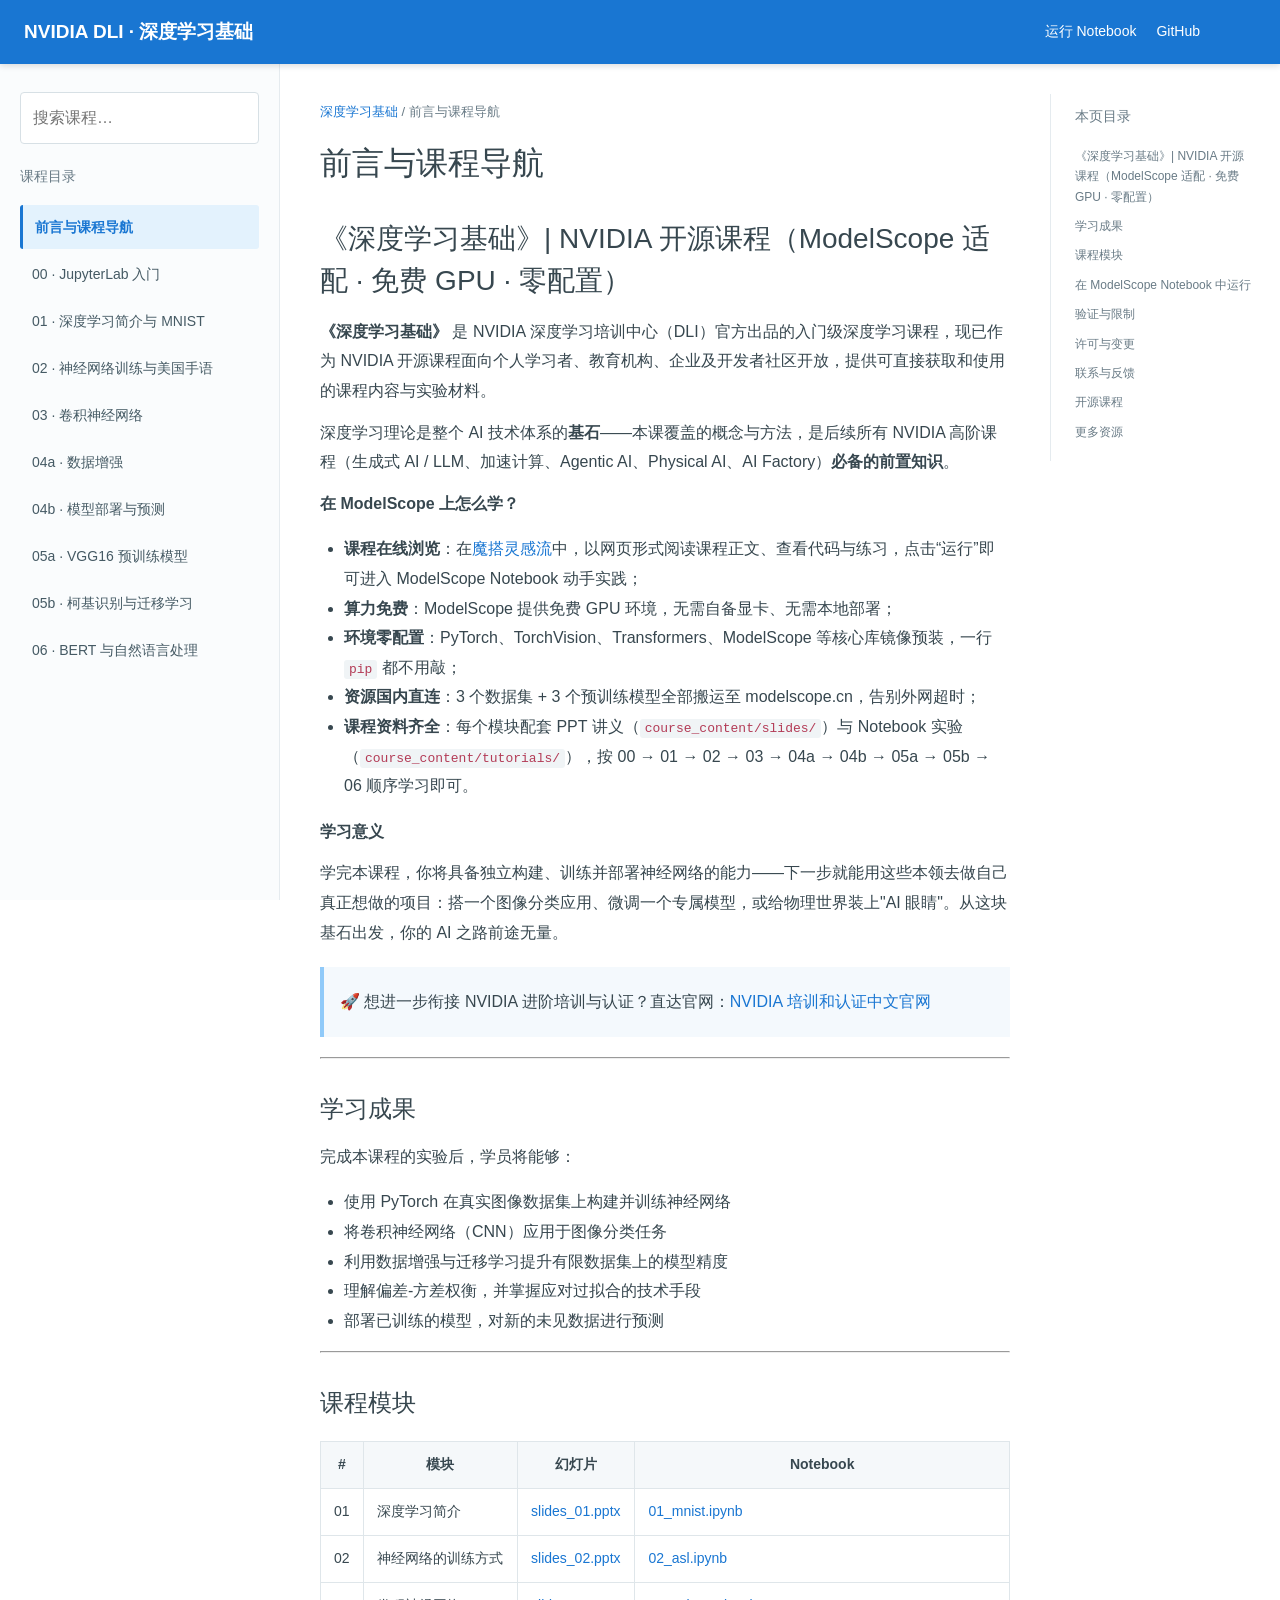
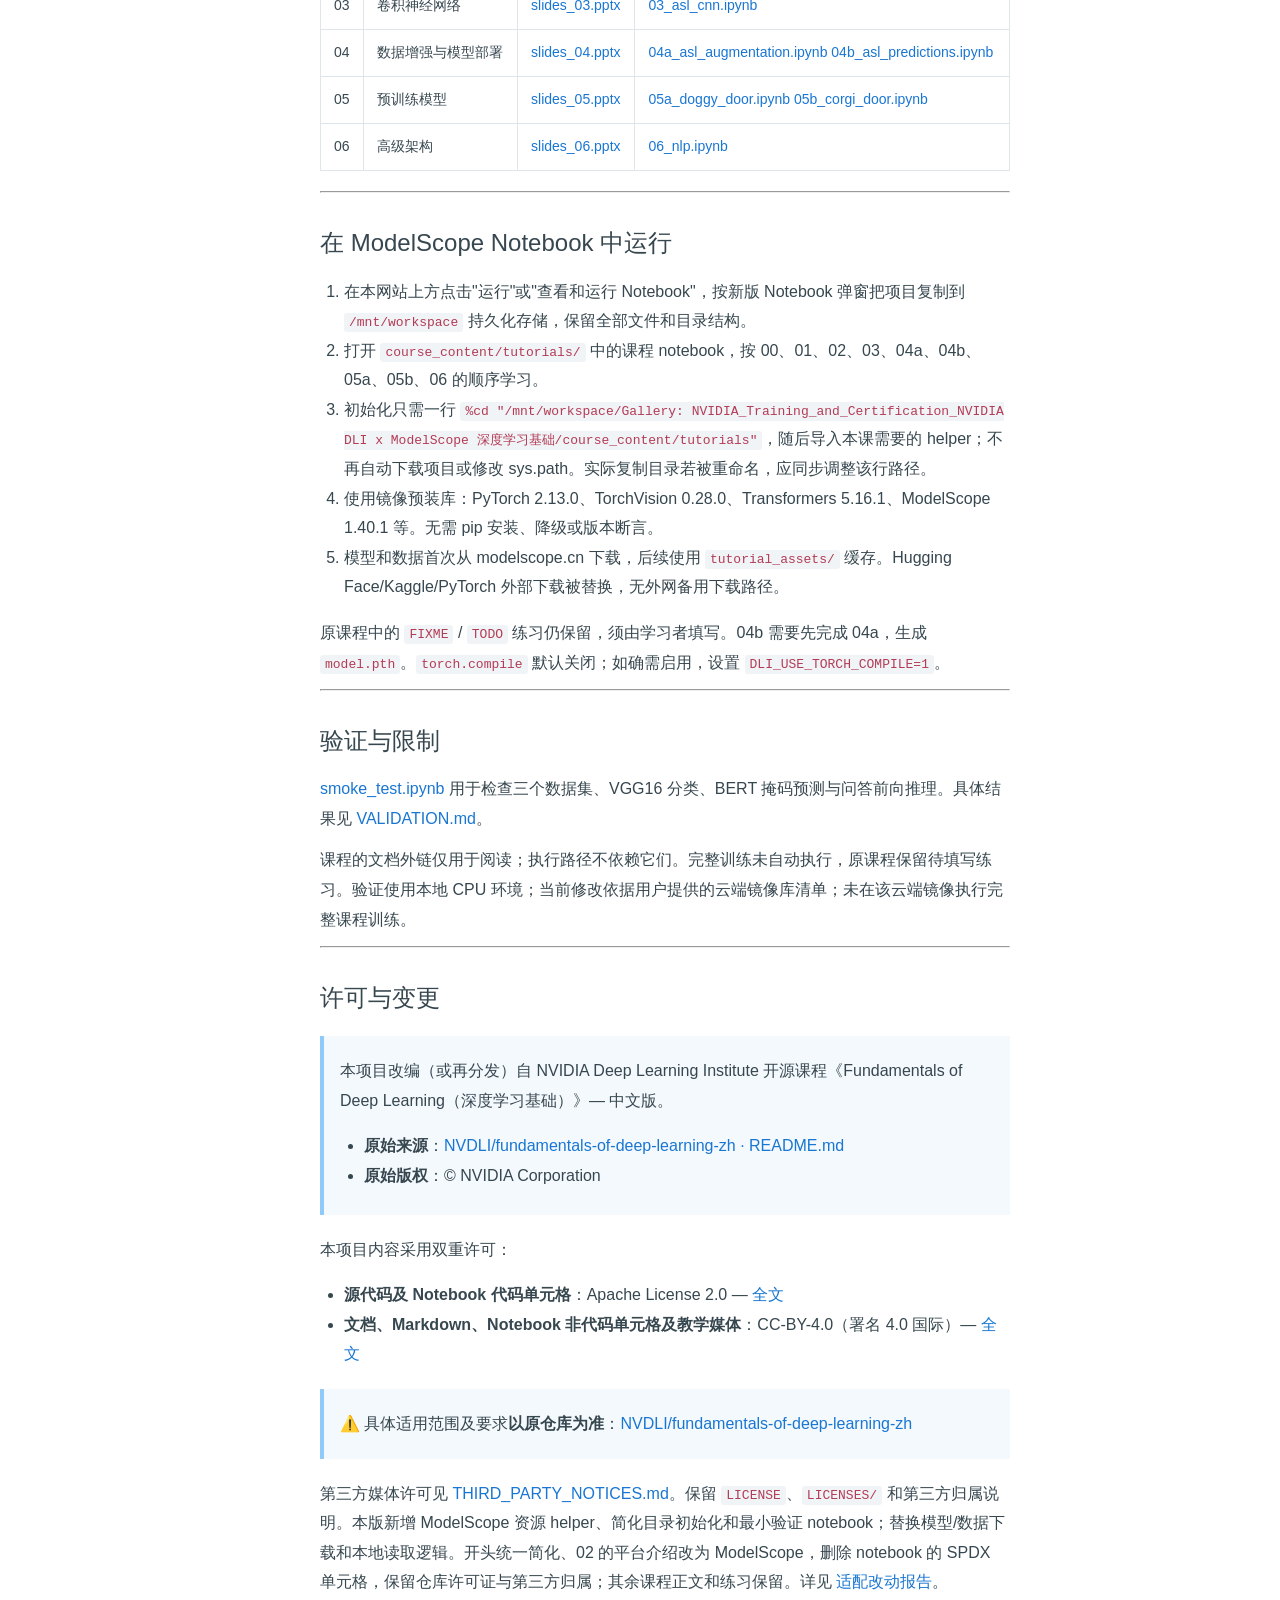
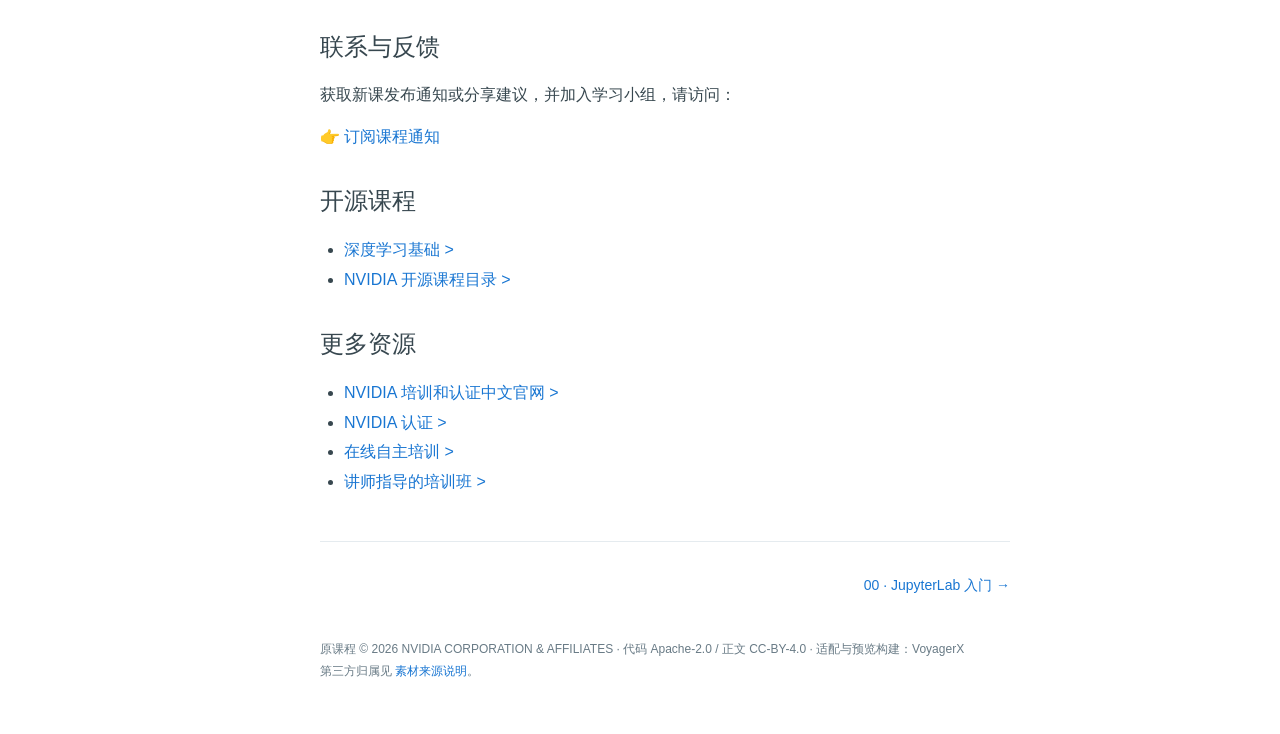
==== commit 7a87bb4b: "Open the Notebook runtime from the header with source attribution [skip ci]" ====
--- a/course_content/html/index.html
+++ b/course_content/html/index.html
@@ -2,7 +2,7 @@
 
 <html lang="zh-CN"><head><meta charset="utf-8"/><meta content="width=device-width,initial-scale=1" name="viewport"/><title>前言与课程导航 — NVIDIA DLI at ModelScope Notebook</title><link href="_static/style.css?v=df18e0d7cd28" rel="stylesheet"/>
 <script>window.MathJax={tex:{inlineMath:[['$','$'],['\\(','\\)']],displayMath:[['$$','$$'],['\\[','\\]']] },options:{enableMenu:false},svg:{fontCache:'global'}};</script><script defer="" src="_static/mathjax.js"></script></head>
-<body><header class="topbar"><button aria-expanded="false" aria-label="打开课程目录" class="menu">☰</button><a class="brand" href="index.html" rel="noopener noreferrer" target="_blank">NVIDIA DLI · 深度学习基础</a><nav aria-label="相关链接" class="toplinks"><a href="https://modelscope.cn/gallery/NVIDIA_Training_and_Certification/nvidia-dli-deep-learning-zh-modelscope/files/index.ipynb" rel="noopener noreferrer" target="_blank">查看和运行 Notebook</a><a href="https://github.com/VoyagerXvoyagerx/nvidia-dli-deep-learning-zh-modelscope" rel="noopener noreferrer" target="_blank">GitHub</a></nav></header>
+<body><header class="topbar"><button aria-expanded="false" aria-label="打开课程目录" class="menu">☰</button><a class="brand" href="index.html" rel="noopener noreferrer" target="_blank">NVIDIA DLI · 深度学习基础</a><nav aria-label="相关链接" class="toplinks"><a href="https://modelscope.cn/code/workspace?type=running&amp;gid=cb1503c2-1458-4f67-b9c3-bd505091cb47&amp;from=header" rel="noopener noreferrer" target="_blank">运行 Notebook</a><a href="https://github.com/VoyagerXvoyagerx/nvidia-dli-deep-learning-zh-modelscope" rel="noopener noreferrer" target="_blank">GitHub</a></nav></header>
 <aside aria-label="课程目录" class="sidebar"><input aria-label="搜索课程" class="search" placeholder="搜索课程…" type="search"/><h2>课程目录</h2><ul class="chapters"><li><a aria-current="page" class="active" href="index.html" target="_self">前言与课程导航</a></li><li><a class="" href="00_jupyterlab.html" target="_self">00 · JupyterLab 入门</a></li><li><a class="" href="01_mnist.html" target="_self">01 · 深度学习简介与 MNIST</a></li><li><a class="" href="02_asl.html" target="_self">02 · 神经网络训练与美国手语</a></li><li><a class="" href="03_asl_cnn.html" target="_self">03 · 卷积神经网络</a></li><li><a class="" href="04a_asl_augmentation.html" target="_self">04a · 数据增强</a></li><li><a class="" href="04b_asl_predictions.html" target="_self">04b · 模型部署与预测</a></li><li><a class="" href="05a_doggy_door.html" target="_self">05a · VGG16 预训练模型</a></li><li><a class="" href="05b_corgi_door.html" target="_self">05b · 柯基识别与迁移学习</a></li><li><a class="" href="06_nlp.html" target="_self">06 · BERT 与自然语言处理</a></li></ul><p class="empty-search">没有匹配的课程</p></aside>
 <main><div class="breadcrumb"><a href="index.html" rel="noopener noreferrer" target="_blank">深度学习基础</a> / 前言与课程导航</div><h1 class="page-title">前言与课程导航</h1><article class="notebook"><div class="cell border-box-sizing text_cell rendered" id="cell-id=940f189b"><div class="inner_cell">
 <div class="text_cell_render border-box-sizing rendered_html">
